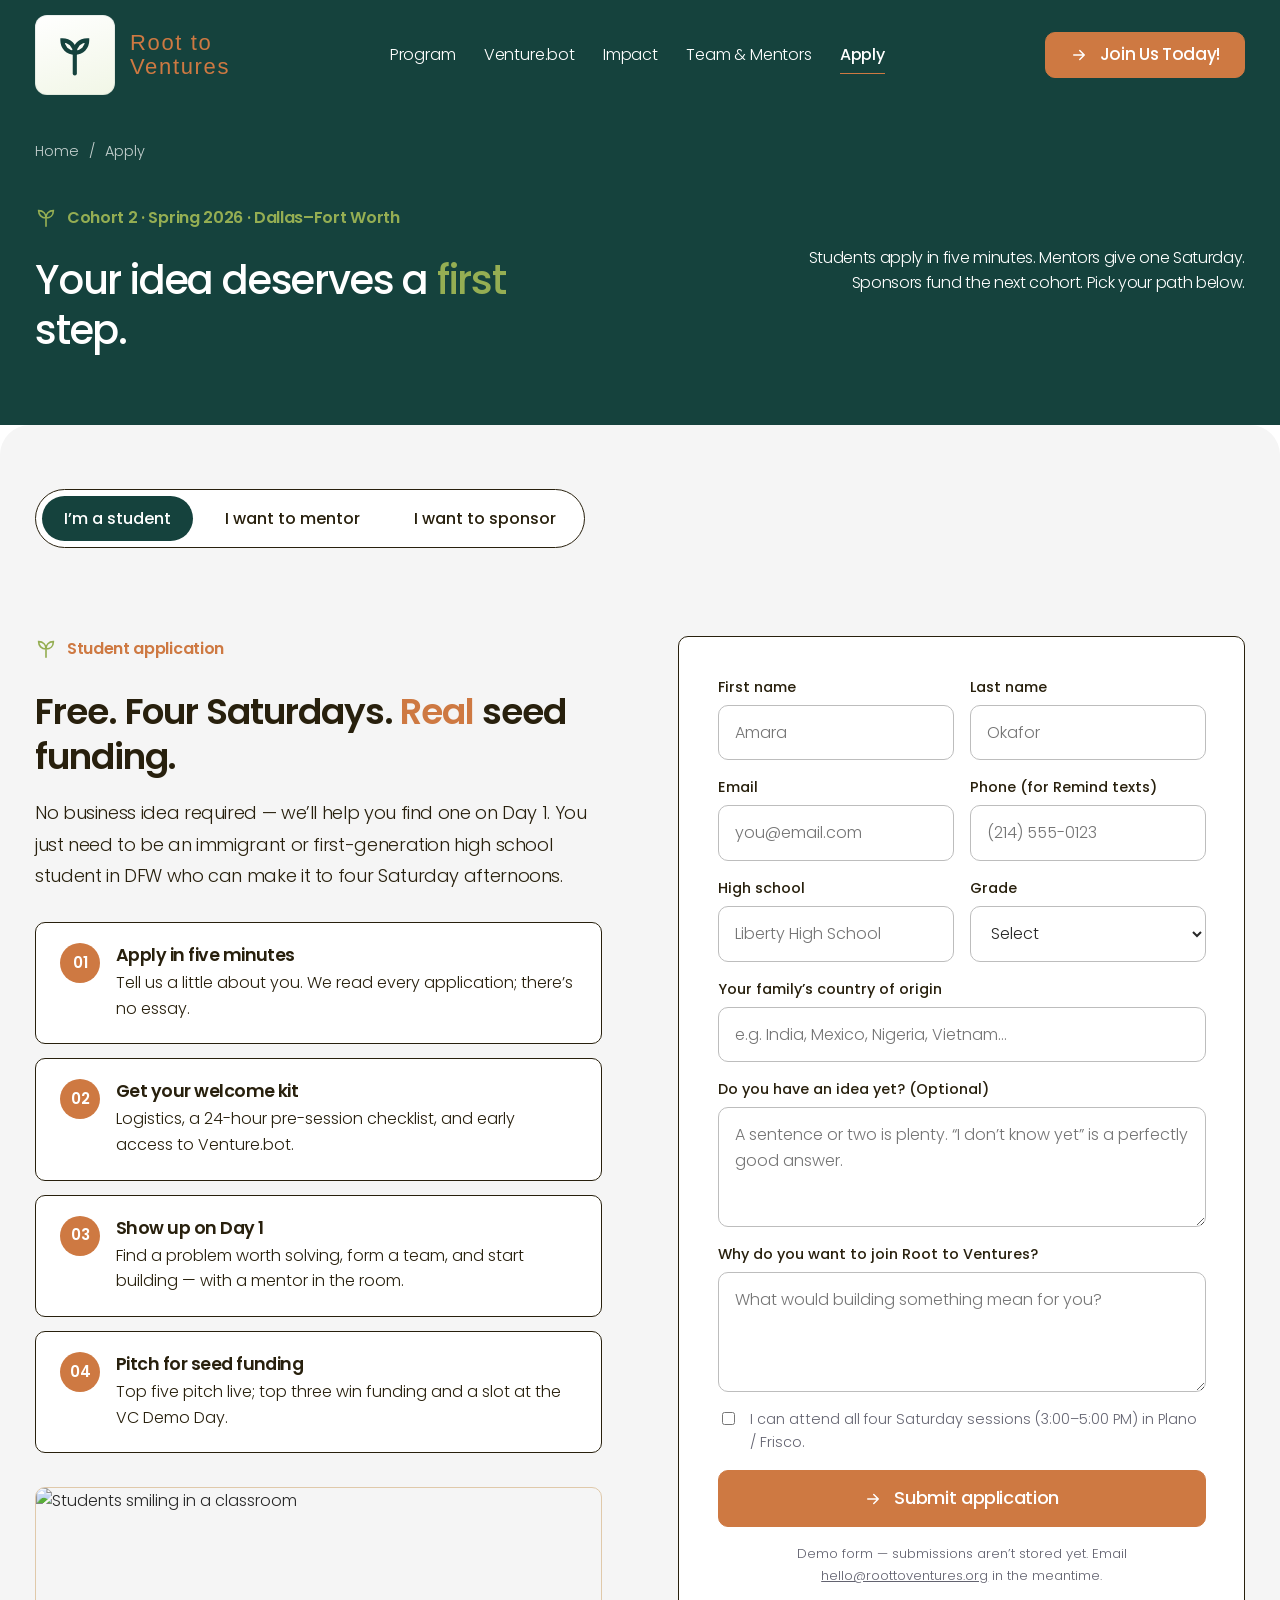
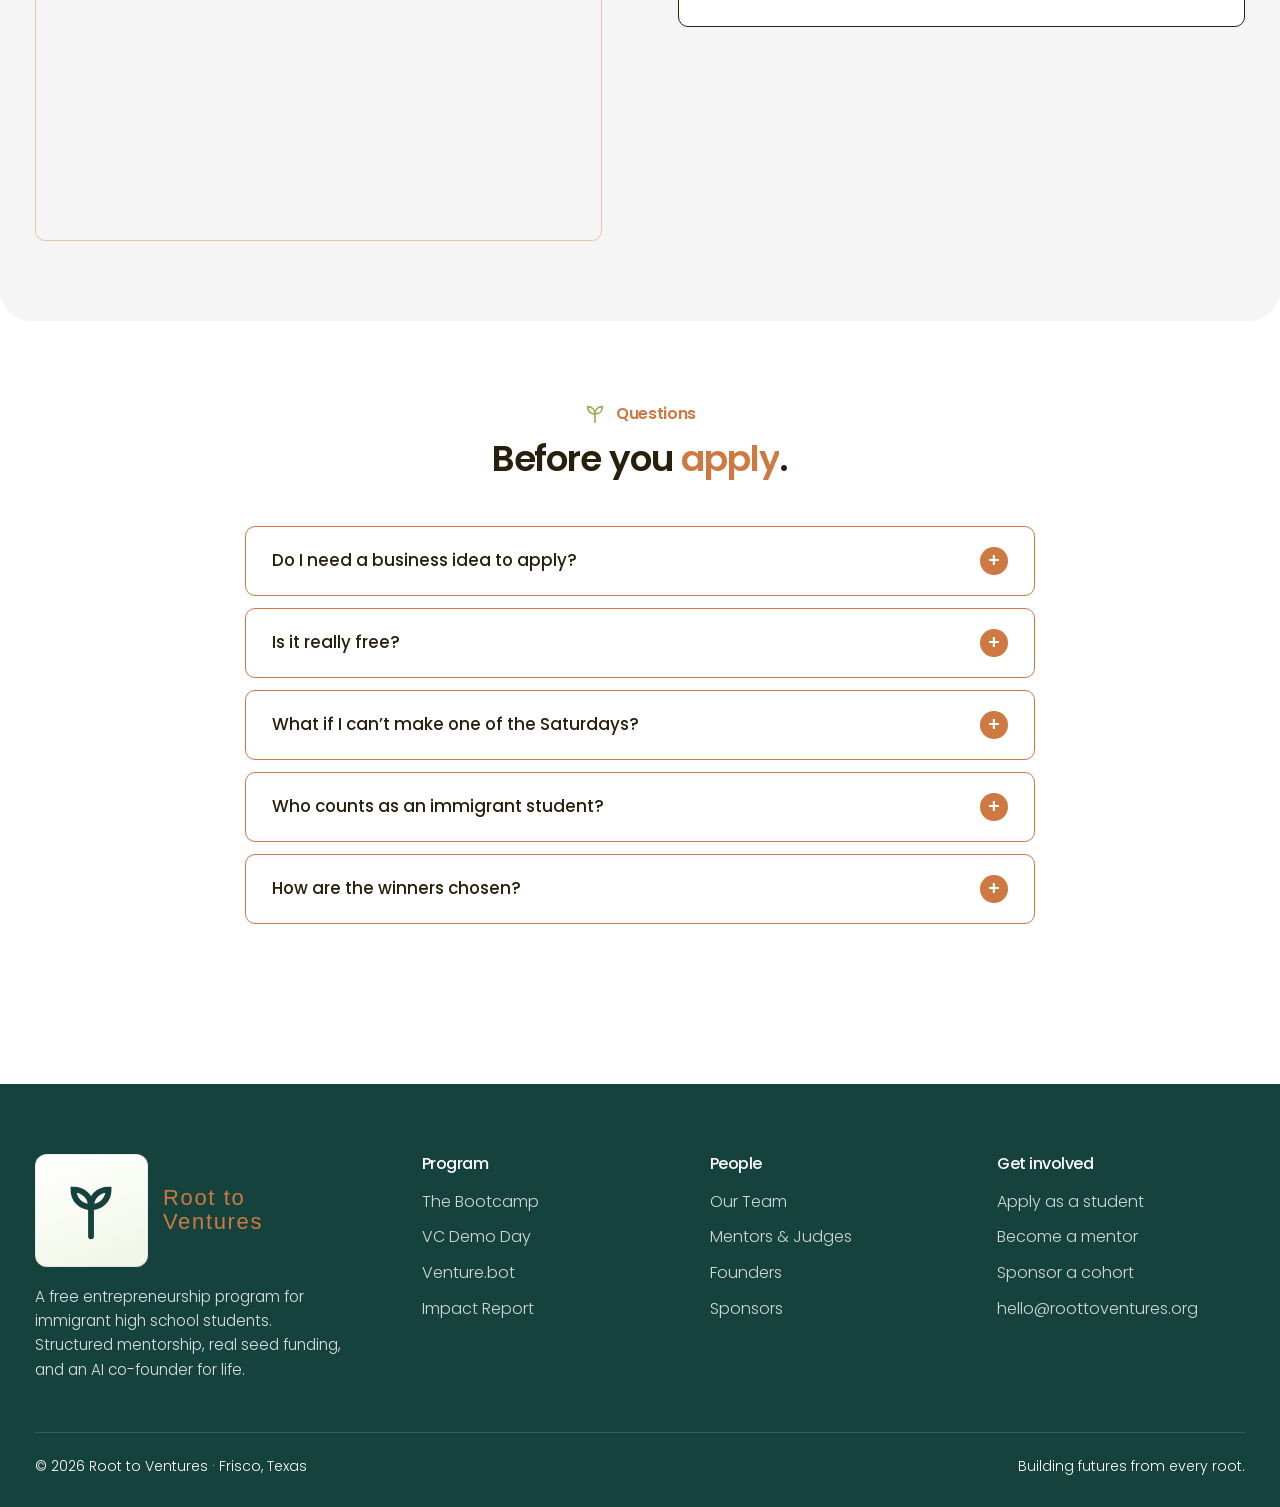
==== apply.html @ 73b318ce "Remove unused cursor-glow element and its animation loop" ====
<!DOCTYPE html>
<html lang="en">
<head>
<meta charset="UTF-8">
<meta name="viewport" content="width=device-width, initial-scale=1.0">
<title>Apply — Students, mentors and sponsors | Root to Ventures</title>
<meta name="description" content="Apply to the next Root to Ventures cohort, volunteer as a mentor, or sponsor a cohort.">
<meta property="og:title" content="Apply — Students, mentors and sponsors | Root to Ventures">
<meta property="og:description" content="Apply to the next Root to Ventures cohort, volunteer as a mentor, or sponsor a cohort.">
<meta property="og:type" content="website">
<link rel="icon" href="data:image/svg+xml,%3Csvg xmlns='http://www.w3.org/2000/svg' viewBox='0 0 64 64'%3E%3Crect width='64' height='64' rx='16' fill='%2315423d'/%3E%3Cpath d='M32 50V30M32 30c-8 0-14-6-14-14 8 0 14 6 14 14zm0 0c8 0 14-6 14-14-8 0-14 6-14 14z' stroke='%2395ae53' stroke-width='4' fill='none' stroke-linecap='round'/%3E%3C/svg%3E">
<link rel="preconnect" href="https://fonts.googleapis.com">
<link rel="preconnect" href="https://fonts.gstatic.com" crossorigin>
<link href="https://fonts.googleapis.com/css2?family=Poppins:ital,wght@0,300;0,400;0,500;0,600;0,700;1,400;1,500&display=swap" rel="stylesheet">
<link rel="stylesheet" href="assets/css/styles.css">
</head>
<body>
<div class="scroll-progress"></div>

<header class="nav">
  <div class="container nav-inner">
    <a class="brand" href="index.html" aria-label="Root to Ventures home">
      <span class="brand-mark"><svg viewBox="0 0 24 24" fill="none" stroke="currentColor" stroke-width="2" stroke-linecap="round"><path d="M12 21V11"/><path d="M12 11C8.5 11 6 8.5 6 5c3.5 0 6 2.5 6 6z"/><path d="M12 11c3.5 0 6-2.5 6-6-3.5 0-6 2.5-6 6z"/></svg></span>
      <span>Root to<br>Ventures</span>
    </a>
    <nav class="nav-links" aria-label="Primary">
      <a href="program.html">Program</a>
      <a href="venture-bot.html">Venture.bot</a>
      <a href="impact.html">Impact</a>
      <a href="team.html">Team &amp; Mentors</a>
      <a href="apply.html">Apply</a>
    </nav>
    <div class="nav-cta">
      <a class="btn btn-ghost" href="venture-bot.html">Try Venture.bot</a>
      <a class="btn btn-primary" href="apply.html">Join Us Today! <svg viewBox="0 0 24 24" fill="none" stroke="currentColor" stroke-width="2" stroke-linecap="round" stroke-linejoin="round"><path d="M5 12h14M13 6l6 6-6 6"/></svg></a>
      <button class="nav-toggle" aria-label="Menu" aria-expanded="false"><span></span><span></span><span></span></button>
    </div>
  </div>
</header>
<main>
<section class="page-hero">
  <div class="glow"></div><div class="glow amber"></div>
  <div class="container">
    <div class="breadcrumb reveal"><a href="index.html">Home</a><span>/</span><span>Apply</span></div>
    <span class="eyebrow reveal" style="margin-top:28px">Cohort 2 · Spring 2026 · Dallas–Fort Worth</span>
    <h1 class="display h-xl reveal-words">Your idea deserves a <em>first</em> step.</h1>
    <p class="lead reveal" data-delay="2">Students apply in five minutes. Mentors give one Saturday. Sponsors fund the next cohort. Pick your path below.</p>
  </div>
</section>

<section class="section light" id="forms" style="padding-top:clamp(40px,5vw,70px)">
  <div class="container">
    <div class="tabs reveal" data-tabs="apply" role="tablist">
      <button class="tab active" data-tab="student" role="tab">I’m a student</button>
      <button class="tab" data-tab="mentor" role="tab">I want to mentor</button>
      <button class="tab" data-tab="partner" role="tab">I want to sponsor</button>
    </div>
    <div style="height:48px"></div>

    <!-- STUDENT -->
    <div class="tab-panel active" data-tab-panel="apply" data-panel="student">
      <div class="grid g2" style="gap:clamp(40px,6vw,90px);align-items:start">
        <div>
          <span class="eyebrow reveal">Student application</span>
          <h2 class="display h-lg reveal-words" style="margin-top:18px">Free. Four Saturdays. <em>Real</em> seed funding.</h2>
          <p class="lead reveal" data-delay="1" style="margin-top:18px">No business idea required — we’ll help you find one on Day 1. You just need to be an immigrant or first-generation high school student in DFW who can make it to four Saturday afternoons.</p>
          <ol class="steps reveal" data-delay="2" style="margin-top:30px">
            <li><div><h4>Apply in five minutes</h4><p>Tell us a little about you. We read every application; there’s no essay.</p></div></li>
            <li><div><h4>Get your welcome kit</h4><p>Logistics, a 24-hour pre-session checklist, and early access to Venture.bot.</p></div></li>
            <li><div><h4>Show up on Day 1</h4><p>Find a problem worth solving, form a team, and start building — with a mentor in the room.</p></div></li>
            <li><div><h4>Pitch for seed funding</h4><p>Top five pitch live; top three win funding and a slot at the VC Demo Day.</p></div></li>
          </ol>
          <div class="img-frame reveal" data-delay="3" style="margin-top:34px;aspect-ratio:16/10">
            <img src="https://images.unsplash.com/photo-1427504494785-3a9ca7044f45?w=1400&q=80&auto=format&fit=crop" alt="Students smiling in a classroom" loading="lazy">
          </div>
        </div>
        <div class="card reveal" data-delay="1" style="padding:clamp(26px,3vw,40px)">
          <form class="form" data-demo-form="#ok-student" novalidate>
            <div class="row">
              <div class="field"><label for="s-first">First name</label><input id="s-first" type="text" placeholder="Amara" required></div>
              <div class="field"><label for="s-last">Last name</label><input id="s-last" type="text" placeholder="Okafor" required></div>
            </div>
            <div class="row">
              <div class="field"><label for="s-email">Email</label><input id="s-email" type="email" placeholder="you@email.com" required></div>
              <div class="field"><label for="s-phone">Phone (for Remind texts)</label><input id="s-phone" type="tel" placeholder="(214) 555-0123"></div>
            </div>
            <div class="row">
              <div class="field"><label for="s-school">High school</label><input id="s-school" type="text" placeholder="Liberty High School" required></div>
              <div class="field"><label for="s-grade">Grade</label><select id="s-grade" required><option value="">Select</option><option>9th</option><option>10th</option><option>11th</option><option>12th</option></select></div>
            </div>
            <div class="field"><label for="s-origin">Your family’s country of origin</label><input id="s-origin" type="text" placeholder="e.g. India, Mexico, Nigeria, Vietnam…"></div>
            <div class="field"><label for="s-idea">Do you have an idea yet? (Optional)</label><textarea id="s-idea" placeholder="A sentence or two is plenty. “I don’t know yet” is a perfectly good answer."></textarea></div>
            <div class="field"><label for="s-why">Why do you want to join Root to Ventures?</label><textarea id="s-why" placeholder="What would building something mean for you?"></textarea></div>
            <label style="display:flex;gap:12px;align-items:flex-start;font-size:0.9rem;color:var(--ink-2)"><input type="checkbox" required style="margin-top:4px"> I can attend all four Saturday sessions (3:00–5:00 PM) in Plano / Frisco.</label>
            <button class="btn btn-primary btn-lg" type="submit" style="justify-content:center">Submit application <svg viewBox="0 0 24 24" fill="none" stroke="currentColor" stroke-width="2" stroke-linecap="round" stroke-linejoin="round"><path d="M5 12h14M13 6l6 6-6 6"/></svg></button>
            <p style="font-size:0.82rem;color:var(--ink-2);text-align:center">Demo form — submissions aren’t stored yet. Email <a href="mailto:hello@roottoventures.org" style="text-decoration:underline">hello@roottoventures.org</a> in the meantime.</p>
          </form>
          <div class="form-success" id="ok-student">
            <span class="eyebrow">Application received</span>
            <h3 class="display h-md" style="margin:14px 0 10px">Welcome to the <em>root</em> of something.</h3>
            <p style="color:var(--ink-2)">We’ll be in touch within a week with next steps and your Venture.bot early access.</p>
          </div>
        </div>
      </div>
    </div>

    <!-- MENTOR -->
    <div class="tab-panel" data-tab-panel="apply" data-panel="mentor" id="mentor">
      <div class="grid g2" style="gap:clamp(40px,6vw,90px);align-items:start">
        <div>
          <span class="eyebrow reveal">Mentor a Saturday</span>
          <h2 class="display h-lg reveal-words" style="margin-top:18px">Teach the thing <em>nobody</em> taught you.</h2>
          <p class="lead reveal" data-delay="1" style="margin-top:18px">Our mentors are immigrant and first-generation professionals — bankers, investors, operators, founders. You give one Saturday afternoon: a 20-minute story and framework, then an hour alongside teams as they build.</p>
          <ul class="check-list reveal" data-delay="2" style="margin-top:30px">
            <li><span><b>Your framework becomes the curriculum.</b> Venture.bot is updated that night with what you taught.</span></li>
            <li><span><b>One afternoon, 3:00–5:00 PM.</b> Judges return for the Day 4 pitch competition if they’d like.</span></li>
            <li><span><b>We handle logistics.</b> Venue, slides support, student questions, and a thank-you gift basket.</span></li>
            <li><span><b>Real outcome.</b> Cohort 1 mentors produced +52% knowledge and +111% interest growth.</span></li>
          </ul>
          <div class="img-frame reveal" data-delay="3" style="margin-top:34px;aspect-ratio:16/10">
            <img src="https://images.unsplash.com/photo-1573164713988-8665fc963095?w=1400&q=80&auto=format&fit=crop" alt="Mentor speaking with students" loading="lazy">
          </div>
        </div>
        <div class="card reveal" data-delay="1" style="padding:clamp(26px,3vw,40px)">
          <form class="form" data-demo-form="#ok-mentor" novalidate>
            <div class="row">
              <div class="field"><label for="m-name">Full name</label><input id="m-name" type="text" placeholder="Priya Raman" required></div>
              <div class="field"><label for="m-email">Email</label><input id="m-email" type="email" placeholder="you@company.com" required></div>
            </div>
            <div class="row">
              <div class="field"><label for="m-org">Company / organization</label><input id="m-org" type="text" placeholder="Where you work"></div>
              <div class="field"><label for="m-role">Role</label><input id="m-role" type="text" placeholder="Founder, Banker, Investor…"></div>
            </div>
            <div class="field"><label for="m-topic">Which day fits your expertise?</label><select id="m-topic"><option>Day 1 · Problem &amp; Solution</option><option>Day 2 · Finance &amp; Marketing</option><option>Day 3 · Pitch Development</option><option>Day 4 · Pitch Competition (Judge)</option><option>VC Demo Day</option><option>Not sure — help me pick</option></select></div>
            <div class="field"><label for="m-story">Your immigrant / first-generation story, in a few lines</label><textarea id="m-story" placeholder="Where did you start, and what do you wish someone had told you?"></textarea></div>
            <button class="btn btn-primary btn-lg" type="submit" style="justify-content:center">I’m in — let’s talk <svg viewBox="0 0 24 24" fill="none" stroke="currentColor" stroke-width="2" stroke-linecap="round" stroke-linejoin="round"><path d="M5 12h14M13 6l6 6-6 6"/></svg></button>
            <p style="font-size:0.82rem;color:var(--ink-2);text-align:center">Demo form — submissions aren’t stored yet. Email <a href="mailto:hello@roottoventures.org" style="text-decoration:underline">hello@roottoventures.org</a> in the meantime.</p>
          </form>
          <div class="form-success" id="ok-mentor">
            <span class="eyebrow">Thank you</span>
            <h3 class="display h-md" style="margin:14px 0 10px">We’ll reach out <em>this</em> week.</h3>
            <p style="color:var(--ink-2)">Expect a short call to find the Saturday that fits your story best.</p>
          </div>
        </div>
      </div>
    </div>

    <!-- SPONSOR -->
    <div class="tab-panel" data-tab-panel="apply" data-panel="partner" id="partner">
      <div class="grid g2" style="gap:clamp(40px,6vw,90px);align-items:start">
        <div>
          <span class="eyebrow amber reveal">Sponsor a cohort</span>
          <h2 class="display h-lg reveal-words" style="margin-top:18px">$2,320 funded an <em>entire</em> cohort.</h2>
          <p class="lead reveal" data-delay="1" style="margin-top:18px">Every dollar is tracked and reported. Gold sponsors attend the bootcamp and appear on the front of the program shirt; every tier gets a logo in materials and a social media feature.</p>
          <div class="grid g3 reveal" data-delay="2" style="margin-top:30px;gap:14px">
            <div class="card" style="padding:20px;border-color:rgba(242,182,74,0.4)"><span class="eyebrow amber">Gold</span><div class="display" style="font-size:1.8rem;margin-top:8px">$350+</div><p style="font-size:0.85rem;margin-top:6px">Attend the bootcamp · Shirt front · Logo · Social</p></div>
            <div class="card" style="padding:20px"><span class="eyebrow">Silver</span><div class="display" style="font-size:1.8rem;margin-top:8px">$150–250</div><p style="font-size:0.85rem;margin-top:6px">Large shirt mention · Logo · Social</p></div>
            <div class="card" style="padding:20px"><span class="eyebrow">Bronze</span><div class="display" style="font-size:1.8rem;margin-top:8px">$55–100</div><p style="font-size:0.85rem;margin-top:6px">Small shirt mention · Logo · Social</p></div>
          </div>
          <ul class="check-list reveal" data-delay="3" style="margin-top:30px">
            <li><span>Seed funding prizes are the single largest line item — your sponsorship goes directly to student founders.</span></li>
            <li><span>Venue, mentor gifts, snacks and Venture.bot token costs make up the rest. The full budget is on the <a href="impact.html#budget" style="text-decoration:underline">Impact page</a>.</span></li>
            <li><span>In-kind sponsorships (food, printing, space) are welcome too.</span></li>
          </ul>
        </div>
        <div class="card reveal" data-delay="1" style="padding:clamp(26px,3vw,40px)">
          <form class="form" data-demo-form="#ok-partner" novalidate>
            <div class="row">
              <div class="field"><label for="p-name">Contact name</label><input id="p-name" type="text" placeholder="Jordan Lee" required></div>
              <div class="field"><label for="p-email">Email</label><input id="p-email" type="email" placeholder="you@business.com" required></div>
            </div>
            <div class="row">
              <div class="field"><label for="p-biz">Business / organization</label><input id="p-biz" type="text" placeholder="Business name" required></div>
              <div class="field"><label for="p-tier">Sponsorship tier</label><select id="p-tier"><option>Gold · $350+</option><option>Silver · $150–$250</option><option>Bronze · $55–$100</option><option>In-kind (food, printing, venue)</option><option>Let’s discuss</option></select></div>
            </div>
            <div class="field"><label for="p-msg">Anything we should know?</label><textarea id="p-msg" placeholder="How you’d like to be involved, questions about recognition, timing…"></textarea></div>
            <button class="btn btn-amber btn-lg" type="submit" style="justify-content:center">Start the conversation <svg viewBox="0 0 24 24" fill="none" stroke="currentColor" stroke-width="2" stroke-linecap="round" stroke-linejoin="round"><path d="M5 12h14M13 6l6 6-6 6"/></svg></button>
            <p style="font-size:0.82rem;color:var(--ink-2);text-align:center">Demo form — submissions aren’t stored yet. Email <a href="mailto:hello@roottoventures.org" style="text-decoration:underline">hello@roottoventures.org</a> in the meantime.</p>
          </form>
          <div class="form-success" id="ok-partner">
            <span class="eyebrow">Thank you</span>
            <h3 class="display h-md" style="margin:14px 0 10px">You just funded a <em>first</em> step.</h3>
            <p style="color:var(--ink-2)">We’ll send a sponsorship packet and the Cohort 1 impact report within two business days.</p>
          </div>
        </div>
      </div>
    </div>
  </div>
</section>

<!-- FAQ -->
<section class="section" id="faq">
  <div class="container" style="max-width:860px">
    <div class="section-head" style="text-align:center">
      <span class="eyebrow reveal">Questions</span>
      <h2 class="display h-lg reveal-words">Before you <em>apply</em>.</h2>
    </div>
    <div class="acc reveal">
      <div class="acc-item"><button class="acc-btn" aria-expanded="false">Do I need a business idea to apply?<span class="plus">+</span></button><div class="acc-panel"><div class="acc-panel-inner">No. Day 1 is built around finding a problem worth solving — “Problem Roulette,” the Problem → Solution → Value framework and team formation. Most Cohort 1 students arrived without an idea.</div></div></div>
      <div class="acc-item"><button class="acc-btn" aria-expanded="false">Is it really free?<span class="plus">+</span></button><div class="acc-panel"><div class="acc-panel-inner">Yes. Venue, materials, mentors, snacks and lifetime Venture.bot access are all covered by sponsors and community donations. Cohort 1 raised $2,320 and spent $2,160.74 — and $1,175 of it went back to students as seed funding.</div></div></div>
      <div class="acc-item"><button class="acc-btn" aria-expanded="false">What if I can’t make one of the Saturdays?<span class="plus">+</span></button><div class="acc-panel"><div class="acc-panel-inner">Each day builds on the last, so we ask you to commit to all four. If something comes up, every day’s frameworks are in Venture.bot the same evening, so your team can catch you up.</div></div></div>
      <div class="acc-item"><button class="acc-btn" aria-expanded="false">Who counts as an immigrant student?<span class="plus">+</span></button><div class="acc-panel"><div class="acc-panel-inner">You or your parents were born outside the United States. First-generation students are exactly who this program was built for — and every mentor shares that background.</div></div></div>
      <div class="acc-item"><button class="acc-btn" aria-expanded="false">How are the winners chosen?<span class="plus">+</span></button><div class="acc-panel"><div class="acc-panel-inner">Teams submit full pitch decks after Day 3. Mentors and our team select the top five, who pitch live on Day 4 to a panel of three judges. The top three receive seed funding and a guaranteed slot at the VC Demo Day with Sierra Ventures.</div></div></div>
    </div>
  </div>
</section>
</main>
<footer class="footer">
  <div class="container">
    <p class="big">Root to Ventures</p>
    <div class="footer-grid">
      <div>
        <a class="brand" href="index.html"><span class="brand-mark"><svg viewBox="0 0 24 24" fill="none" stroke="currentColor" stroke-width="2" stroke-linecap="round"><path d="M12 21V11"/><path d="M12 11C8.5 11 6 8.5 6 5c3.5 0 6 2.5 6 6z"/><path d="M12 11c3.5 0 6-2.5 6-6-3.5 0-6 2.5-6 6z"/></svg></span><span>Root to<br>Ventures</span></a>
        <p style="color:var(--muted);margin-top:18px;max-width:34ch;font-size:0.95rem">A free entrepreneurship program for immigrant high school students. Structured mentorship, real seed funding, and an AI co-founder for life.</p>
      </div>
      <div>
        <h4>Program</h4>
        <ul>
          <li><a href="program.html">The Bootcamp</a></li>
          <li><a href="program.html#demo-day">VC Demo Day</a></li>
          <li><a href="venture-bot.html">Venture.bot</a></li>
          <li><a href="impact.html">Impact Report</a></li>
        </ul>
      </div>
      <div>
        <h4>People</h4>
        <ul>
          <li><a href="team.html">Our Team</a></li>
          <li><a href="team.html#mentors">Mentors &amp; Judges</a></li>
          <li><a href="impact.html#winners">Founders</a></li>
          <li><a href="apply.html#partner">Sponsors</a></li>
        </ul>
      </div>
      <div>
        <h4>Get involved</h4>
        <ul>
          <li><a href="apply.html">Apply as a student</a></li>
          <li><a href="apply.html#mentor">Become a mentor</a></li>
          <li><a href="apply.html#partner">Sponsor a cohort</a></li>
          <li><a href="mailto:hello@roottoventures.org">hello@roottoventures.org</a></li>
        </ul>
      </div>
    </div>
    <div class="footer-bottom">
      <span>© <span data-year></span> Root to Ventures · Frisco, Texas</span>
      <span>Building futures from every root.</span>
    </div>
  </div>
</footer>
<script src="assets/js/main.js"></script>
</body>
</html>
---- assets/css/styles.css ----
/* Root to Ventures — design system modelled on zenithspeechdebate.com
   Deep green #15423d surfaces, orange #ce7942 accents, lime #95ae53 highlights,
   Poppins type, white body, 10px bordered cards, 30px rounded section bands. */
:root {
  --green: #15423d;
  --green-2: #498e72;
  --green-3: #0f332f;
  --orange: #ce7942;
  --orange-2: #b8652f;
  --lime: #95ae53;
  --lime-bg: #f9feef;
  --tan: #e0c9aa;
  --ink: #28200d;
  --text: #282828;
  --muted: #636370;
  --grey: #f5f5f5;
  --grey-2: #f7f7f7;
  --line: #28200d;
  --white: #fff;
  --font-display: "Poppins", system-ui, sans-serif;
  --font-body: "Poppins", system-ui, sans-serif;
  --container: 1290px;
  --gutter: 35px;
  --r: 10px;
  --r-lg: 30px;
  --ease-out: cubic-bezier(.22,1,.36,1);
  --ease-in-out: cubic-bezier(.65,0,.35,1);
  /* legacy aliases used by inline styles in markup */
  --cream: #fff; --cream-2: #f5f5f5; --sand: #e0c9aa; --amber: #ce7942; --amber-deep: #b8652f;
  --forest-900: #15423d; --forest-800: #15423d; --forest-700: #1a4f49; --moss: #498e72; --lime-dim: #95ae53; --ink-2: #636370;
}
*, *::before, *::after { box-sizing: border-box; }
html { scroll-behavior: smooth; -webkit-text-size-adjust: 100%; }
body {
  margin: 0; background: var(--white); color: var(--text);
  font-family: var(--font-body); font-weight: 300; font-size: 16px; line-height: 1.6;
  -webkit-font-smoothing: antialiased; -moz-osx-font-smoothing: grayscale; overflow-x: hidden;
}
img { max-width: 100%; display: block; }
a { color: inherit; text-decoration: none; }
button { font: inherit; color: inherit; background: none; border: 0; cursor: pointer; }
h1, h2, h3, h4 { margin: 0; color: var(--ink); font-weight: 600; letter-spacing: -.03em; line-height: 1.2; }
p { margin: 0; }
strong { font-weight: 600; }
::selection { background: var(--lime); color: var(--white); }

/* ---------- type ---------- */
.display { font-family: var(--font-display); font-weight: 600; letter-spacing: -.03em; color: var(--ink); }
.display em, .serif-em { font-style: normal; color: var(--orange); font-weight: 600; }
.h-xl { font-size: clamp(1.75rem, 3vw, 2.5rem); line-height: 1.25; }
.h-lg { font-size: clamp(1.75rem, 2.8vw, 2.5rem); line-height: 1.25; }
.h-md { font-size: clamp(1.35rem, 2vw, 1.625rem); line-height: 1.3; }
.h-sm { font-size: 1.25rem; }
.lead { font-size: 1.125rem; line-height: 1.75; font-weight: 300; color: var(--ink); letter-spacing: -.02em; max-width: 62ch; }
.lead strong { font-weight: 600; }
.eyebrow {
  display: inline-flex; align-items: center; gap: 10px; color: var(--orange);
  font-size: 1rem; font-weight: 600; letter-spacing: -.02em; margin-bottom: 10px;
}
.eyebrow::before {
  content: ""; width: 22px; height: 22px; flex: none;
  background: url("data:image/svg+xml,%3Csvg xmlns='http://www.w3.org/2000/svg' viewBox='0 0 24 24' fill='none' stroke='%2395ae53' stroke-width='1.8' stroke-linecap='round'%3E%3Cpath d='M12 21v-9M12 12c-5 0-8-3.5-8-8 5 0 8 3.5 8 8zM12 12c5 0 8-3.5 8-8-5 0-8 3.5-8 8z'/%3E%3C/svg%3E") no-repeat center / contain;
}
.eyebrow.amber { color: var(--green-2); }
.mono { font-family: var(--font-body); font-weight: 500; font-variant-numeric: tabular-nums; }

/* ---------- layout ---------- */
.container { width: 100%; max-width: var(--container); margin: 0 auto; padding: 0 var(--gutter); }
.section { padding: 80px 0; position: relative; }
.section + .section { padding-top: 0; }
.section-head { margin-bottom: 44px; max-width: 900px; }
.section-head.split { display: flex; justify-content: space-between; align-items: flex-end; gap: 40px; max-width: none; flex-wrap: wrap; }
.grid { display: grid; gap: 30px; }
.grid > * { min-width: 0; }
.g2 { grid-template-columns: repeat(2, minmax(0, 1fr)); }
.g3 { grid-template-columns: repeat(3, minmax(0, 1fr)); }
.g4 { grid-template-columns: repeat(4, minmax(0, 1fr)); }
@media (max-width: 1000px) { .g3, .g4 { grid-template-columns: repeat(2, minmax(0, 1fr)); } }
@media (max-width: 640px) { .g2, .g3, .g4 { grid-template-columns: minmax(0, 1fr); } }

/* grey rounded band (Zenith .why-zenith) */
.light {
  background: var(--grey); border-radius: var(--r-lg); max-width: 1600px; margin: 0 auto;
  padding: 80px 0; width: calc(100% - 0px);
}
.section.light + .section { padding-top: 80px; }
.section + .section.light { margin-top: 0; }
.light .lead { color: var(--ink); }

/* ---------- buttons ---------- */
.btn {
  display: inline-flex; align-items: center; justify-content: center; gap: 12px;
  font-family: var(--font-body); font-size: 1.125rem; font-weight: 500; letter-spacing: -.02em;
  color: var(--white); background: var(--orange); border: 1px solid var(--orange);
  min-height: 55px; padding: 13px 35px; border-radius: var(--r); text-decoration: none;
  transition: background .3s, border-color .3s, color .3s, transform .3s; white-space: nowrap;
}
.btn svg { width: 18px; height: 18px; order: -1; transition: transform .3s; }
.btn:hover svg { transform: translateX(-2px); }
.btn-primary { background: var(--orange); border-color: var(--orange); color: var(--white); }
.btn-primary:hover, .btn:hover { background: var(--white); border-color: var(--green); color: var(--green); }
.btn-ghost { background: var(--white); border-color: var(--green); color: var(--green); }
.btn-ghost:hover { background: var(--green); border-color: var(--green); color: var(--white); }
.btn-dark { background: var(--green); border-color: var(--green); color: var(--white); }
.btn-dark:hover { background: var(--white); color: var(--green); }
.btn-amber { background: var(--green-2); border-color: var(--green-2); color: var(--white); }
.btn-amber:hover { background: var(--white); border-color: var(--green); color: var(--green); }
.btn-lg { min-height: 55px; }
.btn-group { display: flex; gap: 16px; flex-wrap: wrap; align-items: center; }
.light .btn-ghost { background: var(--white); }

/* ---------- header ---------- */
.nav { position: sticky; top: 0; z-index: 50; background: var(--green); padding: 15px 0; transition: padding .3s; }
.nav.scrolled { padding: 10px 0; box-shadow: 0 6px 24px rgba(0,0,0,.18); }
.nav-inner { display: flex; align-items: center; justify-content: space-between; gap: 30px; }
.brand { display: flex; align-items: center; gap: 15px; color: var(--orange); font-family: "Helvetica", Arial, sans-serif; font-size: 1.375rem; line-height: 1.1; letter-spacing: .075em; font-weight: 400; max-width: 300px; }
.brand-mark {
  width: 80px; height: 80px; flex: none; border-radius: 12px; background: var(--white);
  display: grid; place-items: center; color: var(--green); transition: width .3s, height .3s;
  background-image: linear-gradient(160deg, #fff 0%, #f1f6e6 100%);
  box-shadow: inset 0 0 0 1px rgba(21,66,61,.08);
}
.nav.scrolled .brand-mark { width: 56px; height: 56px; }
.brand-mark svg { width: 62%; height: 62%; stroke: var(--green); }
.brand em { font-style: normal; color: var(--lime); }
.nav-links { display: flex; align-items: center; gap: 28px; }
.nav-links a { color: var(--white); font-size: 1rem; font-weight: 300; letter-spacing: -.01em; position: relative; padding: 4px 0; transition: color .3s; }
.nav-links a::after { content: ""; position: absolute; left: 0; right: 0; bottom: -2px; height: 1px; background: var(--orange); transform: scaleX(0); transform-origin: left; transition: transform .3s; }
.nav-links a:hover::after, .nav-links a.active::after { transform: scaleX(1); }
.nav-links a.active { font-weight: 500; }
.nav-cta { display: flex; align-items: center; gap: 14px; }
.nav .btn { min-height: 46px; padding: 8px 24px; font-size: 1.0625rem; }
.nav .btn-ghost { display: none; }
.nav-toggle { display: none; width: 44px; height: 44px; flex-direction: column; justify-content: center; align-items: center; gap: 6px; }
.nav-toggle span { display: block; width: 28px; height: 3px; background: var(--white); border-radius: 2px; transition: transform .3s, opacity .3s; }
.nav.open .nav-toggle span:nth-child(1) { transform: translateY(9px) rotate(45deg); }
.nav.open .nav-toggle span:nth-child(2) { opacity: 0; }
.nav.open .nav-toggle span:nth-child(3) { transform: translateY(-9px) rotate(-45deg); }
@media (max-width: 1100px) {
  .nav-links { gap: 18px; }
  .nav-links a { font-size: .95rem; }
}
@media (max-width: 960px) {
  .nav { padding: 18px 0; }
  .brand { font-size: 0; gap: 0; }
  .brand-mark, .nav.scrolled .brand-mark { width: 50px; height: 50px; }
  .nav-links {
    position: absolute; left: 0; right: 0; top: 100%; background: var(--green);
    flex-direction: column; align-items: flex-start; gap: 0; padding: 10px 35px 30px;
    display: none; border-top: 1px solid rgba(255,255,255,.12); box-shadow: 0 20px 40px rgba(0,0,0,.25);
  }
  .nav-links a { font-size: 1.25rem; padding: 14px 0; width: 100%; border-bottom: 1px solid rgba(255,255,255,.1); }
  .nav-links a::after { display: none; }
  .nav.open .nav-links { display: flex; }
  .nav-toggle { display: flex; }
  .nav .btn { font-size: 1.125rem; padding: 8px 22px; min-height: 48px; border-radius: 10px; }
  .nav .btn svg { display: none; }
}

/* ---------- home hero (Zenith banner-home) ---------- */
.hero { background: var(--green); padding: 30px 0 70px; position: relative; overflow: hidden; color: var(--white); }
.hero-top { display: flex; justify-content: space-between; align-items: flex-end; gap: 40px; margin-bottom: 30px; }
.hero-left, .hero-right { width: 100%; max-width: 470px; }
.hero h1 { color: var(--white); font-size: 2.5rem; line-height: 3.125rem; font-weight: 500; letter-spacing: -.03em; position: relative; }
.hero h1 em, .hero h1 strong { color: var(--lime); font-weight: 500; font-style: normal; }
.hero h1::after {
  content: ""; position: absolute; top: -37px; right: 20px; width: 71px; height: 42px;
  background: url("data:image/svg+xml,%3Csvg xmlns='http://www.w3.org/2000/svg' viewBox='0 0 71 42' fill='none' stroke='%2395ae53' stroke-width='2' stroke-linecap='round'%3E%3Cpath d='M36 41c0-12 6-22 14-28'/%3E%3Cpath d='M44 20c6-8 14-11 25-9-5 9-14 13-25 9z'/%3E%3Cpath d='M38 26c-4-9-12-13-24-13 4 10 13 14 24 13z'/%3E%3Cpath d='M6 10c2 5 6 7 11 8'/%3E%3Cpath d='M60 3c-2 4-4 6-8 8'/%3E%3C/svg%3E") no-repeat center / contain;
}
.hero .lead { color: var(--white); font-size: 1rem; line-height: 1.5625rem; font-weight: 300; letter-spacing: -.03em; text-align: right; margin: 0 0 30px auto; max-width: none; }
.hero .lead strong { color: var(--white); font-weight: 600; }
.hero .btn-group { justify-content: flex-end; }
.hero .btn-ghost { background: transparent; border-color: rgba(255,255,255,.6); color: var(--white); }
.hero .btn-ghost:hover { background: var(--white); color: var(--green); border-color: var(--white); }
.pill { display: none; }
.hero-aside { display: none; }
.hero-glass { display: none; }

/* carousel (tiny-slider look-alike): slides 100% of container + 30px gutter, next slide peeks on the right */
.carousel { position: relative; }
.carousel-viewport { overflow: visible; }
.carousel-track { display: flex; gap: 30px; will-change: transform; transition: transform .7s var(--ease-in-out); }
.carousel-track.no-anim { transition: none; }
.hero-slide {
  flex: 0 0 100%; width: 100%; height: 500px; max-height: 500px; border-radius: 30px; overflow: hidden;
  border: 1px solid var(--tan); background: #0f332f center / cover no-repeat; position: relative;
}
.hero-slide img { width: 100%; height: 100%; object-fit: cover; }
.hero-dots { display: flex; justify-content: center; align-items: center; gap: 10px; height: 14px; margin-top: -40px; position: relative; z-index: 3; }
.hero-dots button { width: 6px; height: 6px; border-radius: 50%; background: #dbdbdb; opacity: .6; padding: 0; transition: .3s; }
.hero-dots button.active { width: 12px; height: 12px; background: var(--white); opacity: 1; }
.hero-caption { display: none; }
@media (max-width: 960px) {
  .hero { padding: 41px 0 50px; border-radius: 0 0 10px 10px; }
  .hero-top { flex-direction: column; align-items: flex-start; gap: 40px; margin-bottom: 50px; }
  .hero-left, .hero-right { max-width: 100%; }
  .hero h1 { font-size: 1.75rem; line-height: 2.5rem; }
  .hero h1::after { top: -27px; right: 7px; width: 54px; height: 32px; }
  .hero .lead { text-align: left; margin-left: 0; }
  .hero .btn-group { justify-content: flex-start; }
  .hero .btn-group .btn { width: 100%; white-space: normal; }
  .hero-slide { height: auto; aspect-ratio: 4 / 3; max-height: 340px; border-radius: 10px; }
  .carousel-track { gap: 15px; }
  .hero-dots { margin-top: 18px; }
  .hero-dots button { background: rgba(255,255,255,.5); }
}

/* ---------- inner page hero ---------- */
.page-hero { background: var(--green); color: var(--white); padding: 30px 0 70px; position: relative; overflow: hidden; }
.page-hero .glow { display: none; }
.page-hero .container { display: grid; grid-template-columns: minmax(0, 1fr) minmax(0, 470px); column-gap: 60px; row-gap: 14px; align-items: end; }
.page-hero .breadcrumb, .page-hero .eyebrow { grid-column: 1 / -1; }
.page-hero .eyebrow { color: var(--lime); margin: 10px 0 0; }
.page-hero h1 { grid-column: 1; grid-row: span 2; color: var(--white); font-size: 2.5rem; line-height: 3.125rem; font-weight: 500; letter-spacing: -.03em; max-width: 560px; align-self: start; margin-top: 10px; }
.page-hero h1 em { color: var(--lime); font-weight: 500; }
.page-hero .lead { grid-column: 2; color: var(--white); font-size: 1rem; line-height: 1.5625rem; text-align: right; max-width: none; margin: 0; }
.page-hero .lead strong { color: var(--white); }
.page-hero .btn-group { grid-column: 2; justify-content: flex-end; margin-top: 8px !important; }
.page-hero .btn-ghost { background: transparent; border-color: rgba(255,255,255,.6); color: var(--white); }
.page-hero .btn-ghost:hover { background: var(--white); color: var(--green); border-color: var(--white); }
.breadcrumb { display: flex; gap: 10px; font-size: .9rem; color: rgba(255,255,255,.75); font-weight: 300; }
.breadcrumb a:hover { color: var(--white); text-decoration: underline; }
@media (max-width: 960px) {
  .page-hero { padding: 41px 0 50px; border-radius: 0 0 10px 10px; }
  .page-hero .container { grid-template-columns: 1fr; }
  .page-hero h1, .page-hero .lead, .page-hero .btn-group { grid-column: 1; }
  .page-hero h1 { grid-row: auto; font-size: 1.75rem; line-height: 2.5rem; }
  .page-hero .lead { text-align: left; }
  .page-hero .btn-group { justify-content: flex-start; }
}

/* ---------- marquee ---------- */
.marquee { overflow: hidden; padding: 24px 0; border-bottom: 1px solid var(--grey); -webkit-mask-image: linear-gradient(90deg, transparent, #000 10%, #000 90%, transparent); mask-image: linear-gradient(90deg, transparent, #000 10%, #000 90%, transparent); }
.marquee-track { display: flex; gap: 14px; width: max-content; animation: marquee 50s linear infinite; }
.marquee:hover .marquee-track { animation-play-state: paused; }
.marquee-item { display: inline-flex; align-items: center; gap: 10px; padding: 10px 20px; border: 1px solid var(--tan); border-radius: 30px; font-size: .95rem; font-weight: 400; color: var(--ink); white-space: nowrap; background: var(--white); }
.marquee-item i { width: 8px; height: 8px; border-radius: 50%; background: var(--orange); }
@keyframes marquee { to { transform: translateX(-50%); } }

/* ---------- stats ---------- */
.stats { display: grid; grid-template-columns: repeat(4, 1fr); gap: 20px; }
.stat { background: var(--white); border: 1px solid var(--line); border-radius: var(--r); padding: 28px 26px 26px; position: relative; display: flex; flex-direction: column; gap: 8px; transition: border-color .3s, transform .3s; }
.stat:hover { border-color: var(--orange); transform: translateY(-3px); }
.stat .num { font-size: 2.5rem; font-weight: 600; color: var(--orange); letter-spacing: -.04em; line-height: 1; }
.stat .num sup { font-size: 1.25rem; color: var(--lime); }
.stat .lbl { font-size: .95rem; color: var(--ink); line-height: 1.5; }
.stat .tag { display: inline-flex; width: max-content; padding: 3px 16px; border-radius: 30px; background: var(--lime); color: var(--white); font-size: .9rem; font-style: italic; font-weight: 500; margin-bottom: 8px; }
@media (max-width: 1000px) { .stats { grid-template-columns: repeat(2, 1fr); } }
@media (max-width: 520px) { .stats { grid-template-columns: 1fr; } }

/* ---------- cards ---------- */
.card { background: var(--white); border: 1px solid var(--line); border-radius: var(--r); padding: 30px; position: relative; transition: border-color .3s, transform .3s, box-shadow .3s; }
.card:hover { border-color: var(--orange); box-shadow: 0 14px 30px rgba(40,32,13,.08); transform: translateY(-3px); }
.card .idx { display: inline-flex; width: max-content; padding: 2px 14px; border-radius: 30px; background: var(--lime); color: var(--white); font-size: .9rem; font-style: italic; font-weight: 500; margin-bottom: 18px; }
.card h3 { font-size: 1.375rem; margin-bottom: 12px; color: var(--ink); }
.card p { color: var(--ink); font-size: 1rem; line-height: 1.7; }
.card .icon { width: 64px; height: 64px; border-radius: var(--r); border: 1px solid var(--line); background: var(--lime-bg); display: grid; place-items: center; margin-bottom: 22px; color: var(--orange); }
.card .icon svg { width: 30px; height: 30px; }
.card.glow { background: var(--lime-bg); border-color: var(--lime); }
.card.mod .tag { color: var(--orange); font-size: .85rem; font-weight: 600; text-transform: uppercase; letter-spacing: .06em; }
.card.mod .idx { background: var(--orange); }
.card.mod h3 { font-size: 1.15rem; }
.card.mod p { font-size: .95rem; }
.card-img { position: relative; border-radius: var(--r); overflow: hidden; border: 1px solid var(--tan); min-height: 320px; background: var(--green); color: var(--white); }
.card-img img { position: absolute; inset: 0; width: 100%; height: 100%; object-fit: cover; transition: transform .8s var(--ease-out); }
.card-img:hover img { transform: scale(1.04); }
.card-img .overlay { position: absolute; inset: 0; background: linear-gradient(to top, rgba(21,66,61,.98) 0%, rgba(21,66,61,.88) 40%, rgba(21,66,61,.35) 72%, rgba(21,66,61,.1) 100%); }
.card-img .content { position: absolute; left: 0; right: 0; bottom: 0; padding: 30px; }
.card-img h3 { color: var(--white); font-size: 1.375rem; margin-bottom: 10px; }
.card-img p { color: rgba(255,255,255,.92); }
.card-img .eyebrow { color: var(--lime); }
.card-img .content .hero-glass { display: block; margin-top: 16px; color: var(--white); }
.bento { display: grid; grid-template-columns: repeat(12, 1fr); gap: 30px; }
.bento .span-8 { grid-column: span 8; } .bento .span-6 { grid-column: span 6; } .bento .span-12 { grid-column: span 12; }
.bento .span-7 { grid-column: span 7; } .bento .span-5 { grid-column: span 5; } .bento .span-4 { grid-column: span 4; }
@media (max-width: 1000px) { .bento .span-7, .bento .span-5, .bento .span-4, .bento .span-8 { grid-column: span 6; } }
@media (max-width: 640px) { .bento > * { grid-column: span 12 !important; } }

/* ---------- timeline ---------- */
.timeline { position: relative; padding-left: 0; }
.timeline::before { content: ""; position: absolute; left: 14px; top: 10px; bottom: 10px; width: 1px; background: var(--tan); }
.tl-item { position: relative; display: grid; grid-template-columns: 30px minmax(0, 1fr); gap: 24px; }
.tl-item + .tl-item { margin-top: 40px; }
.tl-dot { width: 30px; height: 30px; border-radius: 50%; background: var(--orange); color: var(--white); border: 1px solid var(--orange); display: grid; place-items: center; position: relative; z-index: 1; font-size: .7rem; font-weight: 600; letter-spacing: 0; margin-top: 22px; }
.tl-dot.mono { background: var(--lime); border-color: var(--lime); }
.tl-body { background: var(--white); border: 1px solid var(--line); border-radius: var(--r); padding: 26px 28px; }
.tl-meta { display: flex; gap: 12px; align-items: center; color: var(--orange); font-size: .95rem; font-weight: 600; margin-bottom: 8px; flex-wrap: wrap; }
.tl-body h3 { font-size: 1.25rem; margin-bottom: 8px; }
.tl-body p { color: var(--ink); font-size: 1rem; line-height: 1.7; }
.tl-img { margin-top: 18px; border-radius: var(--r); overflow: hidden; border: 1px solid var(--tan); aspect-ratio: 16/8; }
.tl-img img { width: 100%; height: 100%; object-fit: cover; transition: transform .8s var(--ease-out); }
.tl-item:hover .tl-img img { transform: scale(1.04); }

/* ---------- phone / chat ---------- */
.phone { width: 100%; max-width: 380px; margin: 0 auto; background: var(--green); border-radius: 44px; padding: 14px; box-shadow: 0 30px 60px rgba(21,66,61,.25); position: relative; }
.phone::before { content: ""; position: absolute; top: 24px; left: 50%; transform: translateX(-50%); width: 110px; height: 26px; border-radius: 20px; background: var(--green); z-index: 2; }
.phone-screen { background: var(--white); border-radius: 34px; overflow: hidden; display: flex; flex-direction: column; height: 640px; color: var(--text); }
.chat-header { display: flex; align-items: center; gap: 12px; padding: 54px 18px 14px; border-bottom: 1px solid #eee; }
.chat-avatar { width: 40px; height: 40px; border-radius: 50%; background: var(--green); display: grid; place-items: center; color: var(--lime); font-weight: 600; }
.chat-header .name { font-weight: 600; color: var(--ink); }
.chat-header .sub { font-size: .8rem; color: var(--green-2); display: block; }
.chat-body { flex: 1; overflow-y: auto; padding: 16px; display: flex; flex-direction: column; gap: 10px; scrollbar-width: thin; }
.chat-body::-webkit-scrollbar { width: 4px; }
.msg { max-width: 82%; padding: 10px 14px; border-radius: 18px; font-size: .95rem; line-height: 1.5; font-weight: 400; }
.msg.me { align-self: flex-end; background: var(--orange); color: var(--white); border-bottom-right-radius: 6px; }
.msg.bot { align-self: flex-start; background: var(--grey); color: var(--ink); border-bottom-left-radius: 6px; }
.msg.bot b { color: var(--green); }
.msg .stamp { display: block; font-size: .7rem; opacity: .6; margin-top: 4px; }
.typing { display: inline-flex; gap: 4px; padding: 12px 14px; background: var(--grey); border-radius: 18px; align-self: flex-start; }
.typing i { width: 7px; height: 7px; border-radius: 50%; background: var(--green-2); animation: blink 1.2s infinite; }
.typing i:nth-child(2) { animation-delay: .2s; } .typing i:nth-child(3) { animation-delay: .4s; }
@keyframes blink { 0%, 80%, 100% { opacity: .3; } 40% { opacity: 1; } }
.chat-input { display: flex; gap: 8px; padding: 12px; border-top: 1px solid #eee; }
.chat-input input { flex: 1; border: 1px solid #ddd; border-radius: 30px; padding: 10px 16px; font: inherit; font-size: .95rem; outline: none; }
.chat-input input:focus { border-color: var(--green-2); }
.chat-input button { width: 42px; height: 42px; border-radius: 50%; background: var(--green); color: var(--white); display: grid; place-items: center; }
.chat-input button svg { width: 18px; height: 18px; }
.chat-prompts { display: flex; flex-wrap: wrap; gap: 10px; margin-top: 22px; }
.chip { padding: 8px 16px; border-radius: 30px; border: 1px solid var(--orange); color: var(--ink); background: var(--white); font-size: .9rem; font-weight: 400; transition: .3s; }
.chip:hover { background: var(--orange); color: var(--white); }

/* ---------- features / lists ---------- */
.feature-list { display: grid; gap: 14px; }
.feature { min-width: 0; display: grid; grid-template-columns: 56px minmax(0, 1fr); gap: 20px; align-items: start; background: var(--white); border: 1px solid var(--orange); border-radius: var(--r); padding: 22px 26px; }
.feature .icon { width: 56px; height: 56px; border-radius: var(--r); background: var(--lime-bg); border: 1px solid var(--line); display: grid; place-items: center; color: var(--orange); }
.feature .icon svg { width: 26px; height: 26px; }
.feature h3 { font-size: 1.125rem; margin-bottom: 6px; }
.feature p { color: var(--ink); font-size: .95rem; line-height: 1.65; }

.check-list { list-style: none; margin: 0; padding: 0; display: grid; gap: 12px; }
.check-list li { display: grid; grid-template-columns: 22px 1fr; gap: 12px; align-items: start; color: var(--ink); font-size: 1.05rem; line-height: 1.6; }
.check-list li::before { content: ""; width: 20px; height: 20px; margin-top: 4px; border-radius: 4px; background: var(--lime) url("data:image/svg+xml,%3Csvg xmlns='http://www.w3.org/2000/svg' viewBox='0 0 24 24' fill='none' stroke='white' stroke-width='3' stroke-linecap='round' stroke-linejoin='round'%3E%3Cpath d='M5 12l5 5L20 7'/%3E%3C/svg%3E") no-repeat center / 14px; }
.check-list li span b { color: var(--ink); font-weight: 600; }

.steps { list-style: none; counter-reset: s; margin: 0; padding: 0; display: grid; gap: 14px; }
.steps li { counter-increment: s; position: relative; padding: 22px 26px 22px 80px; background: var(--white); border: 1px solid var(--line); border-radius: var(--r); color: var(--ink); }
.steps li::before { content: counter(s, decimal-leading-zero); position: absolute; left: 24px; top: 20px; width: 40px; height: 40px; border-radius: 50%; background: var(--orange); color: var(--white); display: grid; place-items: center; font-weight: 600; font-size: .95rem; }
.steps h4 { font-size: 1.1rem; margin-bottom: 4px; }

/* ---------- people ---------- */
.person { display: flex; flex-direction: column; gap: 16px; }
.person .photo { border-radius: var(--r); overflow: hidden; border: 1px solid var(--tan); aspect-ratio: 4/4.4; position: relative; }
.person .photo img { width: 100%; height: 100%; object-fit: cover; transition: transform .8s var(--ease-out); }
.person:hover .photo img { transform: scale(1.04); }
.person .role { color: var(--orange); font-weight: 600; font-size: .9rem; }
.person h3 { font-size: 1.25rem; }
.person p { color: var(--ink); font-size: .95rem; line-height: 1.65; }
.person .org { color: var(--green-2); font-weight: 500; font-size: .9rem; }

/* ---------- quote ---------- */
.quote { background: var(--grey-2); border-radius: var(--r); padding: 44px 40px; position: relative; }
.quote::before { content: "“"; position: absolute; top: 10px; left: 28px; font-size: 6rem; line-height: 1; color: var(--orange); opacity: .35; font-family: Georgia, serif; }
.quote blockquote { margin: 0; font-size: 1.375rem; line-height: 1.5; font-weight: 400; color: var(--ink); letter-spacing: -.02em; position: relative; }
.quote cite { display: block; margin-top: 22px; font-style: normal; color: var(--muted); }
.quote cite b { color: var(--ink); font-weight: 600; }

/* ---------- podium ---------- */
.podium { display: grid; grid-template-columns: repeat(3, 1fr); gap: 24px; align-items: stretch; }
.podium .card { display: flex; flex-direction: column; }
.podium .place { display: inline-flex; width: max-content; padding: 3px 16px; border-radius: 30px; background: var(--grey); color: var(--ink); font-size: .9rem; font-weight: 500; font-style: italic; margin-bottom: 18px; }
.podium .first { background: var(--lime-bg); border-color: var(--lime); }
.podium .first .place { background: var(--orange); color: var(--white); }
.podium .prize { margin-top: auto; padding-top: 18px; font-size: 1.5rem; font-weight: 600; color: var(--orange); }
@media (max-width: 900px) { .podium { grid-template-columns: 1fr; } }

/* ---------- CTA band (Zenith home-schedule) ---------- */
.cta { background: var(--green); border-radius: var(--r-lg); max-width: 1600px; margin: 0 auto; padding: 90px 0; position: relative; overflow: hidden; color: var(--white); text-align: center; }
.cta .bg { position: absolute; inset: 0; background-size: cover; background-position: center; opacity: .18; }
.cta .shade { position: absolute; inset: 0; background: linear-gradient(180deg, rgba(21,66,61,.6), rgba(21,66,61,.9)); }
.cta .container { position: relative; }
.cta h2 { color: var(--white); margin-left: auto; margin-right: auto; }
.cta h2 em { color: var(--lime); }
.cta .lead { color: rgba(255,255,255,.9); margin: 18px auto 32px; }
.cta .eyebrow { color: var(--lime); }
.cta .btn-group { justify-content: center; }
.cta .btn-ghost { background: transparent; border-color: rgba(255,255,255,.6); color: var(--white); }
.cta .btn-ghost:hover { background: var(--white); color: var(--green); }
.cta .btn-primary:hover { border-color: var(--white); }

/* ---------- footer ---------- */
.footer { background: var(--green); color: var(--white); padding: 70px 0 30px; margin-top: 80px; }
.footer .big { display: none; }
.footer-grid { display: grid; grid-template-columns: 1.4fr 1fr 1fr 1fr; gap: 40px; padding-bottom: 50px; border-bottom: 1px solid rgba(255,255,255,.15); }
.footer .brand { color: var(--orange); }
.footer .brand-mark { width: 113px; height: 113px; }
.footer h4 { color: var(--white); font-size: 1rem; font-weight: 500; margin-bottom: 16px; }
.footer ul { list-style: none; margin: 0; padding: 0; display: grid; gap: 10px; }
.footer li a { color: var(--white); opacity: .8; font-weight: 300; font-size: 1rem; transition: opacity .3s; }
.footer li a:hover { opacity: 1; text-decoration: underline; }
.footer-bottom { display: flex; justify-content: space-between; flex-wrap: wrap; gap: 10px; padding-top: 22px; font-size: .875rem; font-weight: 300; }
.footer p { color: rgba(255,255,255,.85) !important; }
@media (max-width: 900px) { .footer-grid { grid-template-columns: 1fr 1fr; } }
@media (max-width: 520px) { .footer-grid { grid-template-columns: 1fr; } }

/* ---------- misc components ---------- */
.img-frame { border-radius: var(--r); overflow: hidden; border: 1px solid var(--tan); }
.img-frame img { width: 100%; height: 100%; object-fit: cover; }
.ratio-4-3 { aspect-ratio: 4/3; } .ratio-16-9 { aspect-ratio: 16/9; }
.sticky { position: sticky; top: 120px; }
.divider { height: 1px; background: var(--tan); margin: 40px 0; }
.badge { display: inline-flex; align-items: center; padding: 3px 18px; border-radius: 30px; background: var(--green-2); color: var(--white); font-size: .9rem; font-style: italic; font-weight: 500; }
.badge.lime { background: var(--lime); }
.badge.amber { background: var(--orange); }
.bar { height: 10px; border-radius: 30px; background: #e6e6e6; overflow: hidden; }
.bar > span { display: block; height: 100%; width: 0; border-radius: inherit; background: linear-gradient(90deg, var(--lime), var(--green-2)); transition: width 1.4s var(--ease-out); }
.in .bar > span, .bar.in > span { width: var(--w, 50%); }
.growth { display: grid; gap: 18px; }
.growth .row { display: grid; grid-template-columns: 1fr auto; gap: 10px 20px; align-items: center; }
.growth .lbl { color: var(--ink); font-weight: 500; }
.growth .val { color: var(--orange); font-weight: 600; font-size: 1.25rem; }
.growth .bar { grid-column: 1 / -1; }
.table { width: 100%; border-collapse: collapse; font-size: .95rem; }
.table th, .table td { padding: 12px 14px; text-align: left; border-bottom: 1px solid var(--tan); color: var(--ink); }
.table th { background: var(--green); color: var(--white); font-weight: 500; }
.table th:first-child { border-radius: var(--r) 0 0 0; } .table th:last-child { border-radius: 0 var(--r) 0 0; }
.table tfoot td { font-weight: 600; color: var(--ink); background: var(--lime-bg); }
.sponsor-tier { background: var(--white); border: 1px solid var(--line); border-radius: var(--r); padding: 30px; display: flex; flex-direction: column; gap: 10px; }
.sponsor-tier .tier { color: var(--orange); font-weight: 600; font-size: 1.25rem; }
.sponsor-tier .range { font-size: 2rem; font-weight: 600; color: var(--ink); letter-spacing: -.03em; }
.sponsor-tier ul { list-style: none; padding: 0; margin: 10px 0 0; display: grid; gap: 8px; }
.sponsor-tier li { display: flex; justify-content: space-between; gap: 12px; font-size: .95rem; color: var(--ink); border-bottom: 1px dashed var(--tan); padding-bottom: 8px; }
.sponsor-tier li span:last-child { color: var(--green-2); font-weight: 500; }
.sponsor-tier .perks { color: var(--muted); font-size: .9rem; }

/* forms */
.form { display: grid; gap: 16px; }
.form .row { display: grid; grid-template-columns: 1fr 1fr; gap: 16px; }
.field { display: grid; gap: 6px; }
.field label { font-size: .9rem; font-weight: 500; color: var(--ink); }
.field input, .field select, .field textarea { width: 100%; border: 1px solid #bdbdbd; border-radius: var(--r); background: var(--white); padding: 14px 16px; font: inherit; font-size: 1rem; font-weight: 300; color: var(--text); outline: none; transition: border-color .3s, box-shadow .3s; }
.field textarea { min-height: 120px; resize: vertical; }
.field input:focus, .field select:focus, .field textarea:focus { border-color: var(--green-2); box-shadow: 0 0 0 3px rgba(73,142,114,.15); }
.form-success { display: none; background: var(--lime-bg); border: 1px solid var(--lime); border-radius: var(--r); padding: 30px; color: var(--ink); }
.form-success.show { display: block; }
.form-success h3 { color: var(--green); margin-bottom: 8px; }
@media (max-width: 640px) { .form .row { grid-template-columns: 1fr; } }

/* accordion */
.acc { display: grid; gap: 12px; }
.acc-item { background: var(--white); border: 1px solid var(--orange); border-radius: var(--r); overflow: hidden; }
.acc-btn { width: 100%; display: flex; justify-content: space-between; align-items: center; gap: 20px; padding: 20px 26px; text-align: left; font-size: 1.05rem; font-weight: 500; color: var(--ink); }
.acc-btn .plus { width: 28px; height: 28px; border-radius: 50%; background: var(--orange); color: var(--white); display: grid; place-items: center; flex: none; font-size: 1.2rem; line-height: 1; transition: transform .3s; }
.acc-item.open .acc-btn .plus { transform: rotate(45deg); }
.acc-panel { max-height: 0; overflow: hidden; transition: max-height .4s var(--ease-in-out); }
.acc-panel-inner { padding: 0 26px 22px; color: var(--ink); font-size: 1rem; line-height: 1.7; }

/* tabs */
.tabs { display: inline-flex; gap: 10px; padding: 6px; background: var(--white); border: 1px solid var(--line); border-radius: 40px; margin-bottom: 40px; flex-wrap: wrap; }
.tab { padding: 10px 22px; border-radius: 30px; font-weight: 500; color: var(--ink); transition: .3s; }
.tab.active { background: var(--green); color: var(--white); }
.tab-panel { display: none; }
.tab-panel.active { display: block; }

/* ---------- motion ---------- */
.reveal { opacity: 0; transform: translateY(24px); transition: opacity .9s var(--ease-out), transform .9s var(--ease-out); }
.reveal.in { opacity: 1; transform: none; }
.reveal[data-delay="1"] { transition-delay: .1s; } .reveal[data-delay="2"] { transition-delay: .2s; } .reveal[data-delay="3"] { transition-delay: .3s; }
.reveal-words .w { display: inline-block; overflow: hidden; vertical-align: bottom; padding-bottom: .08em; margin-bottom: -.08em; }
.reveal-words .w span { display: inline-block; transform: translateY(110%); transition: transform .9s var(--ease-out); }
.reveal-words.in .w span { transform: none; }
.reveal-words .w:nth-child(2) span { transition-delay: .05s; } .reveal-words .w:nth-child(3) span { transition-delay: .1s; }
.reveal-words .w:nth-child(4) span { transition-delay: .15s; } .reveal-words .w:nth-child(5) span { transition-delay: .2s; }
.reveal-words .w:nth-child(6) span { transition-delay: .25s; } .reveal-words .w:nth-child(7) span { transition-delay: .3s; }
.reveal-words .w:nth-child(n+8) span { transition-delay: .35s; }
html.static .reveal, html.static .reveal-words .w span, html.static .bar > span { transition: none !important; }
html.static .carousel-track { transition: none !important; }
@media (prefers-reduced-motion: reduce) {
  .reveal, .reveal-words .w span { transition: none; opacity: 1; transform: none; }
  .marquee-track { animation: none; }
}
.scroll-progress { position: fixed; top: 0; left: 0; height: 3px; width: 0; background: var(--orange); z-index: 60; }
.scroll-cue { display: none; }

/* light-band overrides (all text already dark) */
.light .card, .light .stat, .light .tl-body, .light .acc-item, .light .feature, .light .sponsor-tier, .light .steps li, .light .tabs { background: var(--white); }
.light .quote { background: var(--white); border: 1px solid var(--tan); }

/* section decorations: tiny doodles beside centered titles */
.section-head.center { text-align: center; margin-left: auto; margin-right: auto; }
.section-head.center .lead { margin-left: auto; margin-right: auto; }

@media (max-width: 960px) {
  :root { --gutter: 24px; }
  .section { padding: 60px 0; }
  .light { padding: 60px 0; border-radius: 20px; }
  .section-head { margin-bottom: 30px; }
  .cta { padding: 60px 0; border-radius: 20px; }
  .phone-screen { height: 560px; }
  .quote { padding: 36px 24px; }
  .btn { font-size: 1.0625rem; padding: 12px 24px; }
}

/* responsive overrides for inline grids used in page markup */
.phone { max-width: min(380px, 100%); }
@media (max-width: 1100px) { #mentor-grid, .grid[style*="repeat(5,1fr)"] { grid-template-columns: repeat(3, 1fr) !important; } }
@media (max-width: 700px) { #mentor-grid, .grid[style*="repeat(5,1fr)"] { grid-template-columns: repeat(2, 1fr) !important; } }
@media (max-width: 460px) { #mentor-grid, .grid[style*="repeat(5,1fr)"] { grid-template-columns: 1fr !important; } }
@media (max-width: 900px) {
  [style*="grid-template-columns:1fr 1fr"] { grid-template-columns: 1fr !important; }
  .card-img .content[style*="grid-template-columns"] { grid-template-columns: 1fr !important; }
  .card-img .content .hero-glass { justify-self: start !important; }
}
@media (max-width: 640px) { .growth .row { grid-template-columns: 1fr 70px; } .growth .row .lbl { grid-column: 1 / -1; } }
.carousel-viewport { clip-path: inset(-40px -100vw -40px 0); }
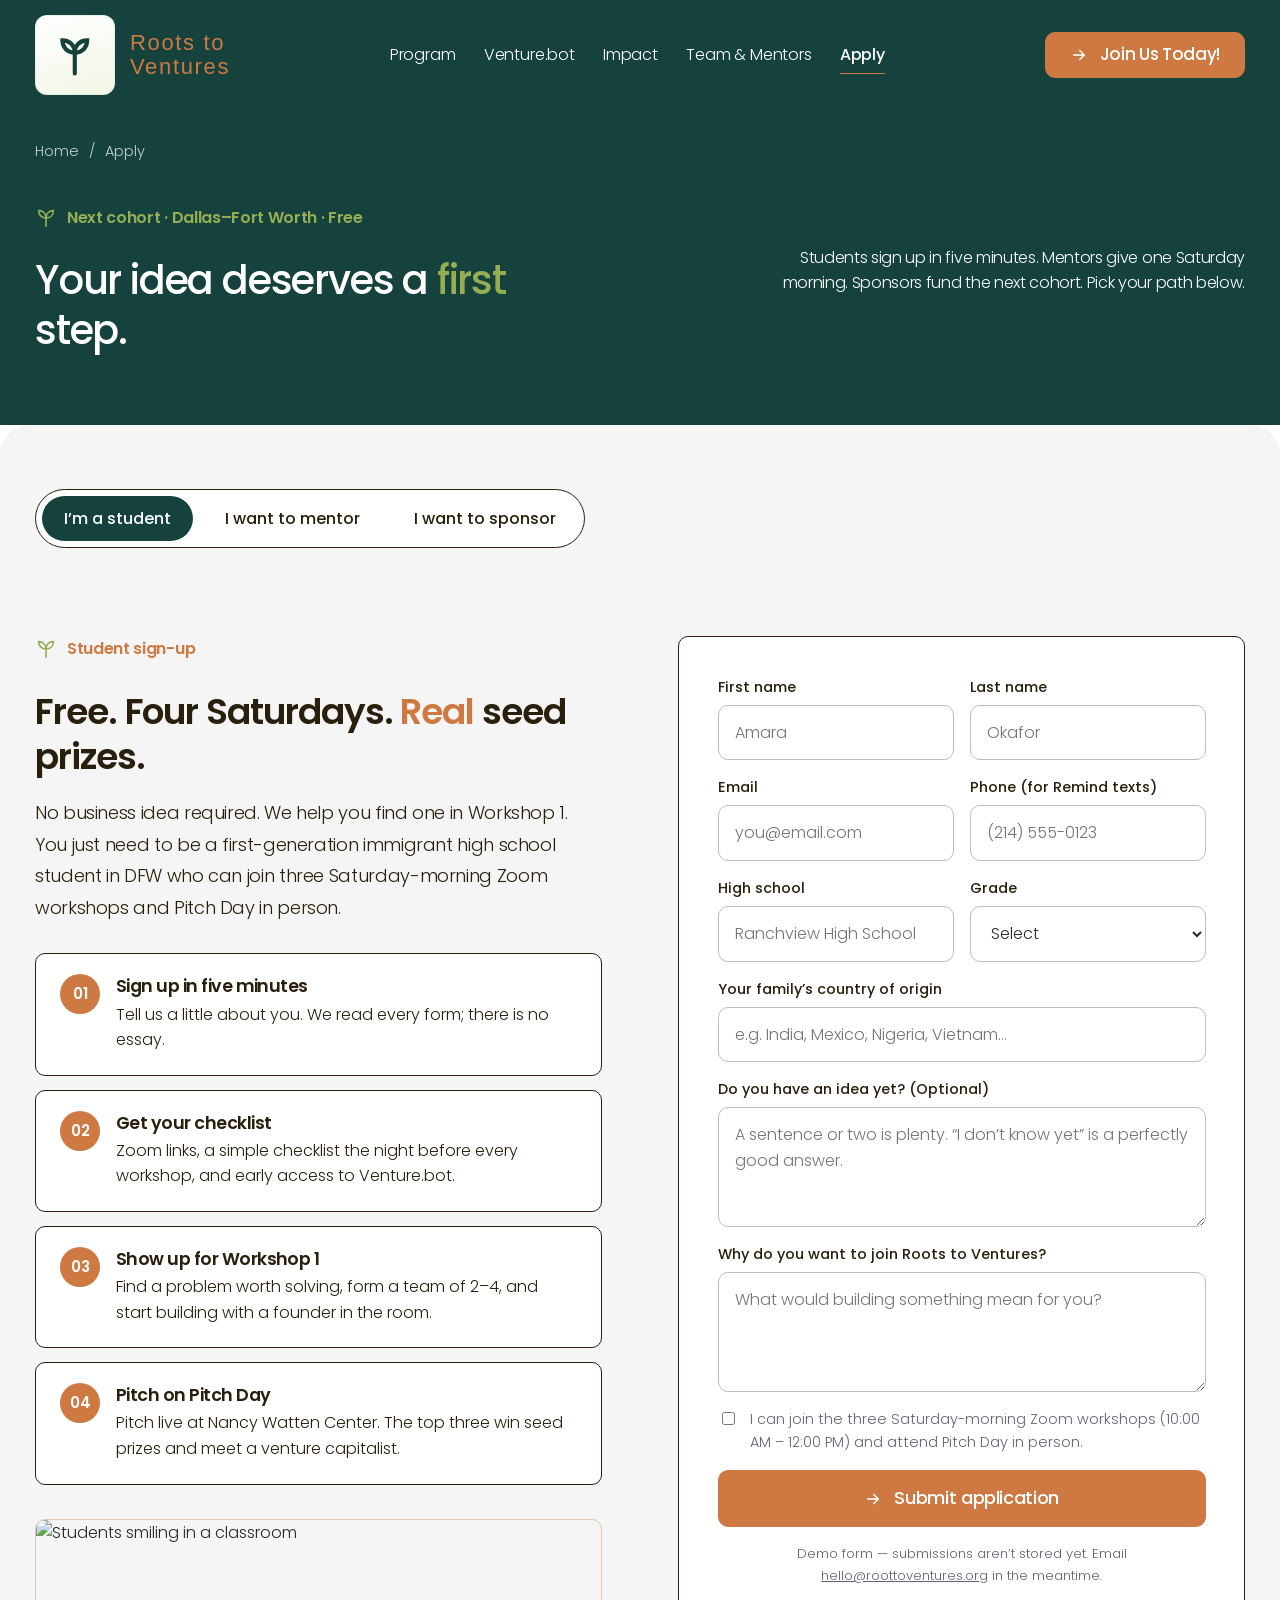
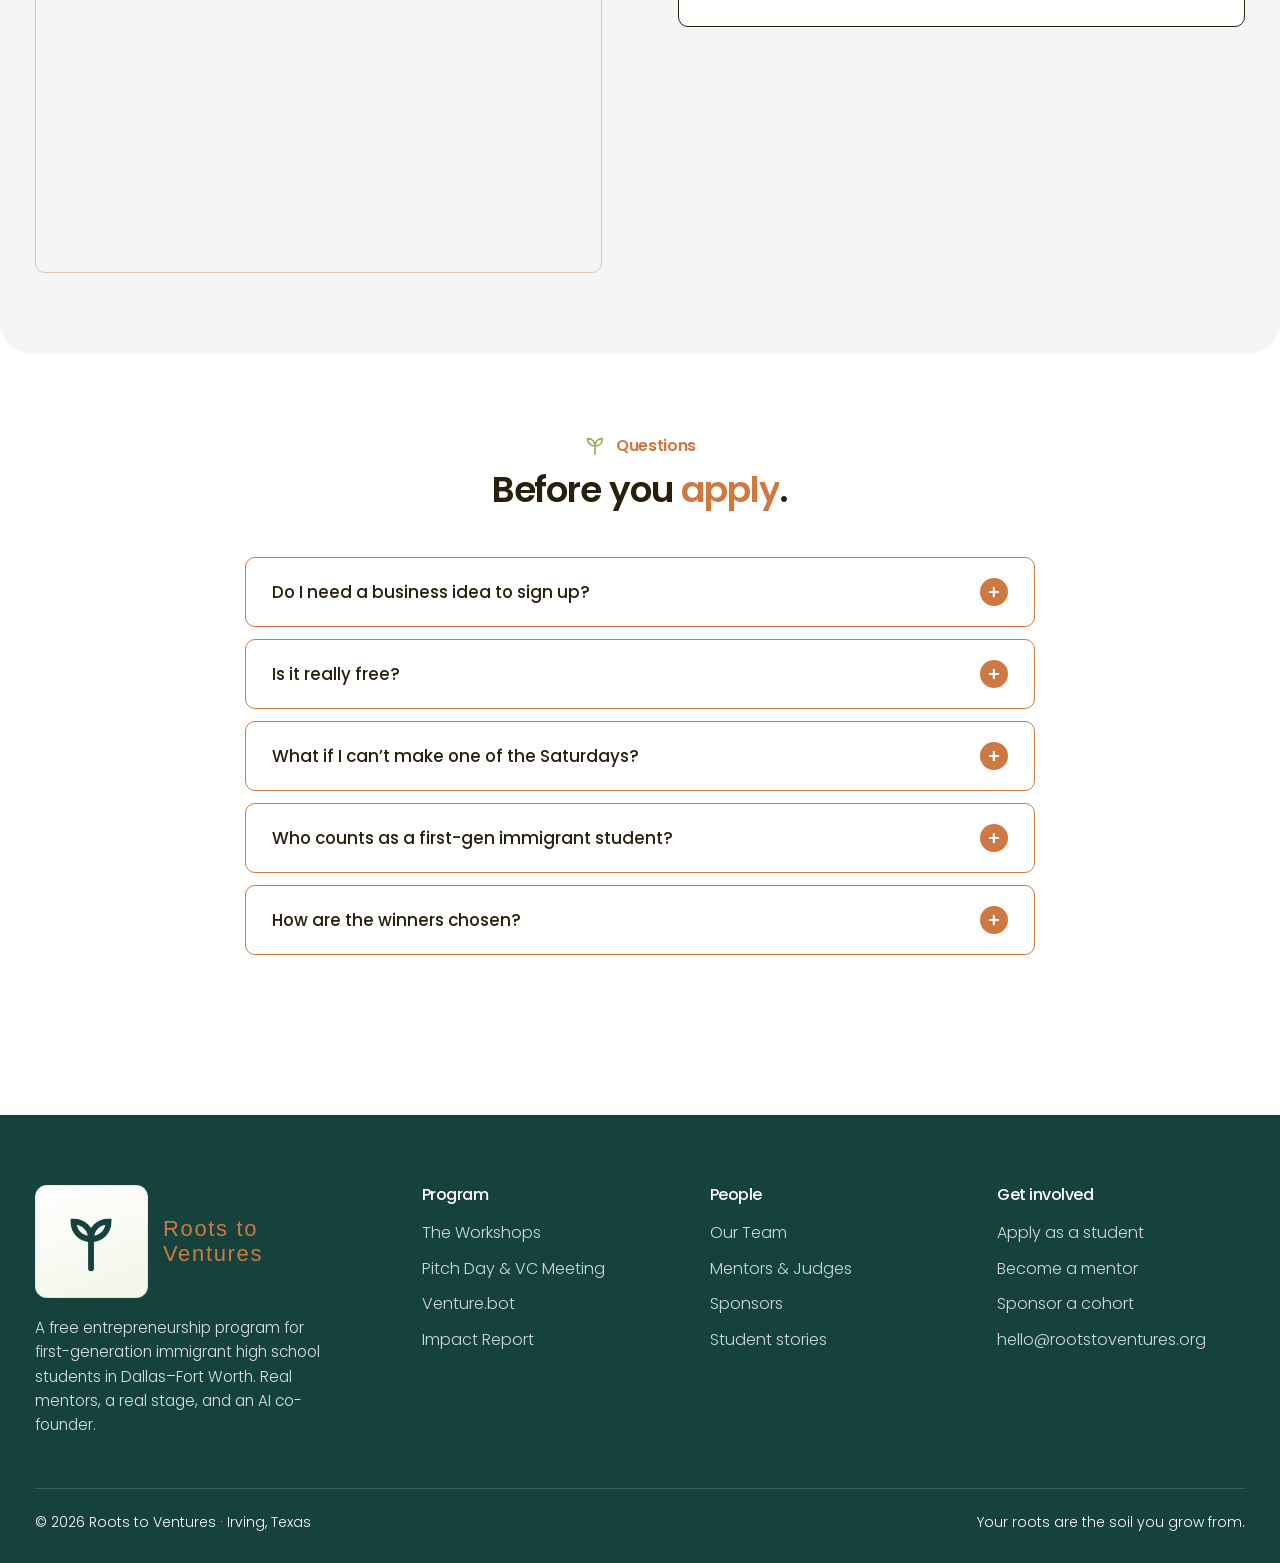
==== commit 2bdc2be9: "Tailor content to the Roots to Ventures DECA project and slim down the homepage - Rename to Roots to" ====
--- a/apply.html
+++ b/apply.html
@@ -3,25 +3,26 @@
 <head>
 <meta charset="UTF-8">
 <meta name="viewport" content="width=device-width, initial-scale=1.0">
-<title>Apply — Students, mentors and sponsors | Root to Ventures</title>
-<meta name="description" content="Apply to the next Root to Ventures cohort, volunteer as a mentor, or sponsor a cohort.">
-<meta property="og:title" content="Apply — Students, mentors and sponsors | Root to Ventures">
-<meta property="og:description" content="Apply to the next Root to Ventures cohort, volunteer as a mentor, or sponsor a cohort.">
+<title>Roots to Ventures — Free entrepreneurship program for first-gen immigrant high school students in DFW</title>
+<meta name="description" content="Roots to Ventures is a free, four-week entrepreneurship program for first-generation immigrant high school students across Dallas–Fort Worth: three live workshops, real mentors, a live Pitch Day with seed prizes, and Venture.bot, an AI co-founder.">
+<meta property="og:title" content="Roots to Ventures — Free entrepreneurship program for first-gen immigrant students">
+<meta property="og:description" content="Roots to Ventures is a free, four-week entrepreneurship program for first-generation immigrant high school students across Dallas–Fort Worth: three live workshops, real mentors, a live Pitch Day with seed prizes, and Venture.bot, an AI co-founder.">
 <meta property="og:type" content="website">
 <link rel="icon" href="data:image/svg+xml,%3Csvg xmlns='http://www.w3.org/2000/svg' viewBox='0 0 64 64'%3E%3Crect width='64' height='64' rx='16' fill='%2315423d'/%3E%3Cpath d='M32 50V30M32 30c-8 0-14-6-14-14 8 0 14 6 14 14zm0 0c8 0 14-6 14-14-8 0-14 6-14 14z' stroke='%2395ae53' stroke-width='4' fill='none' stroke-linecap='round'/%3E%3C/svg%3E">
 <link rel="preconnect" href="https://fonts.googleapis.com">
 <link rel="preconnect" href="https://fonts.gstatic.com" crossorigin>
 <link href="https://fonts.googleapis.com/css2?family=Poppins:ital,wght@0,300;0,400;0,500;0,600;0,700;1,400;1,500&display=swap" rel="stylesheet">
 <link rel="stylesheet" href="assets/css/styles.css">
+<noscript><style>.reveal, .reveal-words .w span { opacity: 1 !important; transform: none !important; }</style></noscript>
 </head>
 <body>
 <div class="scroll-progress"></div>
 
 <header class="nav">
   <div class="container nav-inner">
-    <a class="brand" href="index.html" aria-label="Root to Ventures home">
+    <a class="brand" href="index.html" aria-label="Roots to Ventures home">
       <span class="brand-mark"><svg viewBox="0 0 24 24" fill="none" stroke="currentColor" stroke-width="2" stroke-linecap="round"><path d="M12 21V11"/><path d="M12 11C8.5 11 6 8.5 6 5c3.5 0 6 2.5 6 6z"/><path d="M12 11c3.5 0 6-2.5 6-6-3.5 0-6 2.5-6 6z"/></svg></span>
-      <span>Root to<br>Ventures</span>
+      <span>Roots to<br>Ventures</span>
     </a>
     <nav class="nav-links" aria-label="Primary">
       <a href="program.html">Program</a>
@@ -42,9 +43,9 @@
   <div class="glow"></div><div class="glow amber"></div>
   <div class="container">
     <div class="breadcrumb reveal"><a href="index.html">Home</a><span>/</span><span>Apply</span></div>
-    <span class="eyebrow reveal" style="margin-top:28px">Cohort 2 · Spring 2026 · Dallas–Fort Worth</span>
+    <span class="eyebrow reveal" style="margin-top:28px">Next cohort · Dallas–Fort Worth · Free</span>
     <h1 class="display h-xl reveal-words">Your idea deserves a <em>first</em> step.</h1>
-    <p class="lead reveal" data-delay="2">Students apply in five minutes. Mentors give one Saturday. Sponsors fund the next cohort. Pick your path below.</p>
+    <p class="lead reveal" data-delay="2">Students sign up in five minutes. Mentors give one Saturday morning. Sponsors fund the next cohort. Pick your path below.</p>
   </div>
 </section>
 
@@ -61,14 +62,14 @@
     <div class="tab-panel active" data-tab-panel="apply" data-panel="student">
       <div class="grid g2" style="gap:clamp(40px,6vw,90px);align-items:start">
         <div>
-          <span class="eyebrow reveal">Student application</span>
-          <h2 class="display h-lg reveal-words" style="margin-top:18px">Free. Four Saturdays. <em>Real</em> seed funding.</h2>
-          <p class="lead reveal" data-delay="1" style="margin-top:18px">No business idea required — we’ll help you find one on Day 1. You just need to be an immigrant or first-generation high school student in DFW who can make it to four Saturday afternoons.</p>
+          <span class="eyebrow reveal">Student sign-up</span>
+          <h2 class="display h-lg reveal-words" style="margin-top:18px">Free. Four Saturdays. <em>Real</em> seed prizes.</h2>
+          <p class="lead reveal" data-delay="1" style="margin-top:18px">No business idea required. We help you find one in Workshop 1. You just need to be a first-generation immigrant high school student in DFW who can join three Saturday-morning Zoom workshops and Pitch Day in person.</p>
           <ol class="steps reveal" data-delay="2" style="margin-top:30px">
-            <li><div><h4>Apply in five minutes</h4><p>Tell us a little about you. We read every application; there’s no essay.</p></div></li>
-            <li><div><h4>Get your welcome kit</h4><p>Logistics, a 24-hour pre-session checklist, and early access to Venture.bot.</p></div></li>
-            <li><div><h4>Show up on Day 1</h4><p>Find a problem worth solving, form a team, and start building — with a mentor in the room.</p></div></li>
-            <li><div><h4>Pitch for seed funding</h4><p>Top five pitch live; top three win funding and a slot at the VC Demo Day.</p></div></li>
+            <li><div><h4>Sign up in five minutes</h4><p>Tell us a little about you. We read every form; there is no essay.</p></div></li>
+            <li><div><h4>Get your checklist</h4><p>Zoom links, a simple checklist the night before every workshop, and early access to Venture.bot.</p></div></li>
+            <li><div><h4>Show up for Workshop 1</h4><p>Find a problem worth solving, form a team of 2–4, and start building with a founder in the room.</p></div></li>
+            <li><div><h4>Pitch on Pitch Day</h4><p>Pitch live at Nancy Watten Center. The top three win seed prizes and meet a venture capitalist.</p></div></li>
           </ol>
           <div class="img-frame reveal" data-delay="3" style="margin-top:34px;aspect-ratio:16/10">
             <img src="https://images.unsplash.com/photo-1427504494785-3a9ca7044f45?w=1400&q=80&auto=format&fit=crop" alt="Students smiling in a classroom" loading="lazy">
@@ -85,13 +86,13 @@
               <div class="field"><label for="s-phone">Phone (for Remind texts)</label><input id="s-phone" type="tel" placeholder="(214) 555-0123"></div>
             </div>
             <div class="row">
-              <div class="field"><label for="s-school">High school</label><input id="s-school" type="text" placeholder="Liberty High School" required></div>
+              <div class="field"><label for="s-school">High school</label><input id="s-school" type="text" placeholder="Ranchview High School" required></div>
               <div class="field"><label for="s-grade">Grade</label><select id="s-grade" required><option value="">Select</option><option>9th</option><option>10th</option><option>11th</option><option>12th</option></select></div>
             </div>
             <div class="field"><label for="s-origin">Your family’s country of origin</label><input id="s-origin" type="text" placeholder="e.g. India, Mexico, Nigeria, Vietnam…"></div>
             <div class="field"><label for="s-idea">Do you have an idea yet? (Optional)</label><textarea id="s-idea" placeholder="A sentence or two is plenty. “I don’t know yet” is a perfectly good answer."></textarea></div>
-            <div class="field"><label for="s-why">Why do you want to join Root to Ventures?</label><textarea id="s-why" placeholder="What would building something mean for you?"></textarea></div>
-            <label style="display:flex;gap:12px;align-items:flex-start;font-size:0.9rem;color:var(--ink-2)"><input type="checkbox" required style="margin-top:4px"> I can attend all four Saturday sessions (3:00–5:00 PM) in Plano / Frisco.</label>
+            <div class="field"><label for="s-why">Why do you want to join Roots to Ventures?</label><textarea id="s-why" placeholder="What would building something mean for you?"></textarea></div>
+            <label style="display:flex;gap:12px;align-items:flex-start;font-size:0.9rem;color:var(--ink-2)"><input type="checkbox" required style="margin-top:4px"> I can join the three Saturday-morning Zoom workshops (10:00 AM – 12:00 PM) and attend Pitch Day in person.</label>
             <button class="btn btn-primary btn-lg" type="submit" style="justify-content:center">Submit application <svg viewBox="0 0 24 24" fill="none" stroke="currentColor" stroke-width="2" stroke-linecap="round" stroke-linejoin="round"><path d="M5 12h14M13 6l6 6-6 6"/></svg></button>
             <p style="font-size:0.82rem;color:var(--ink-2);text-align:center">Demo form — submissions aren’t stored yet. Email <a href="mailto:hello@roottoventures.org" style="text-decoration:underline">hello@roottoventures.org</a> in the meantime.</p>
           </form>
@@ -110,12 +111,12 @@
         <div>
           <span class="eyebrow reveal">Mentor a Saturday</span>
           <h2 class="display h-lg reveal-words" style="margin-top:18px">Teach the thing <em>nobody</em> taught you.</h2>
-          <p class="lead reveal" data-delay="1" style="margin-top:18px">Our mentors are immigrant and first-generation professionals — bankers, investors, operators, founders. You give one Saturday afternoon: a 20-minute story and framework, then an hour alongside teams as they build.</p>
+          <p class="lead reveal" data-delay="1" style="margin-top:18px">Our mentors are founders, professors and operators who have built something real and can explain it simply. You give one Saturday morning on Zoom: a 30-minute talk from your own experience, then time alongside teams as they build.</p>
           <ul class="check-list reveal" data-delay="2" style="margin-top:30px">
-            <li><span><b>Your framework becomes the curriculum.</b> Venture.bot is updated that night with what you taught.</span></li>
-            <li><span><b>One afternoon, 3:00–5:00 PM.</b> Judges return for the Day 4 pitch competition if they’d like.</span></li>
-            <li><span><b>We handle logistics.</b> Venue, slides support, student questions, and a thank-you gift basket.</span></li>
-            <li><span><b>Real outcome.</b> Cohort 1 mentors produced +52% knowledge and +111% interest growth.</span></li>
+            <li><span><b>Your framework becomes the curriculum.</b> Venture.bot is updated after your workshop with what you taught.</span></li>
+            <li><span><b>One Saturday morning, 10:00 AM – 12:00 PM on Zoom.</b> Judges join us in person for Pitch Day.</span></li>
+            <li><span><b>We handle logistics.</b> Zoom, slides support, student questions, and a thank-you gift.</span></li>
+            <li><span><b>Real outcome.</b> Our first cohort grew 48% in knowledge, 39% in confidence and 85% in interest.</span></li>
           </ul>
           <div class="img-frame reveal" data-delay="3" style="margin-top:34px;aspect-ratio:16/10">
             <img src="https://images.unsplash.com/photo-1573164713988-8665fc963095?w=1400&q=80&auto=format&fit=crop" alt="Mentor speaking with students" loading="lazy">
@@ -131,7 +132,7 @@
               <div class="field"><label for="m-org">Company / organization</label><input id="m-org" type="text" placeholder="Where you work"></div>
               <div class="field"><label for="m-role">Role</label><input id="m-role" type="text" placeholder="Founder, Banker, Investor…"></div>
             </div>
-            <div class="field"><label for="m-topic">Which day fits your expertise?</label><select id="m-topic"><option>Day 1 · Problem &amp; Solution</option><option>Day 2 · Finance &amp; Marketing</option><option>Day 3 · Pitch Development</option><option>Day 4 · Pitch Competition (Judge)</option><option>VC Demo Day</option><option>Not sure — help me pick</option></select></div>
+            <div class="field"><label for="m-topic">Which session fits your expertise?</label><select id="m-topic"><option>Workshop 1 · Problem &amp; Solution</option><option>Workshop 2 · Finance &amp; Marketing</option><option>Workshop 3 · Pitch Development</option><option>Pitch Day · Judge</option><option>VC meeting · Investor</option><option>Not sure — help me pick</option></select></div>
             <div class="field"><label for="m-story">Your immigrant / first-generation story, in a few lines</label><textarea id="m-story" placeholder="Where did you start, and what do you wish someone had told you?"></textarea></div>
             <button class="btn btn-primary btn-lg" type="submit" style="justify-content:center">I’m in — let’s talk <svg viewBox="0 0 24 24" fill="none" stroke="currentColor" stroke-width="2" stroke-linecap="round" stroke-linejoin="round"><path d="M5 12h14M13 6l6 6-6 6"/></svg></button>
             <p style="font-size:0.82rem;color:var(--ink-2);text-align:center">Demo form — submissions aren’t stored yet. Email <a href="mailto:hello@roottoventures.org" style="text-decoration:underline">hello@roottoventures.org</a> in the meantime.</p>
@@ -150,12 +151,12 @@
       <div class="grid g2" style="gap:clamp(40px,6vw,90px);align-items:start">
         <div>
           <span class="eyebrow amber reveal">Sponsor a cohort</span>
-          <h2 class="display h-lg reveal-words" style="margin-top:18px">$2,320 funded an <em>entire</em> cohort.</h2>
-          <p class="lead reveal" data-delay="1" style="margin-top:18px">Every dollar is tracked and reported. Gold sponsors attend the bootcamp and appear on the front of the program shirt; every tier gets a logo in materials and a social media feature.</p>
+          <h2 class="display h-lg reveal-words" style="margin-top:18px">$400 funded an <em>entire</em> cohort.</h2>
+          <p class="lead reveal" data-delay="1" style="margin-top:18px">Every dollar is tracked and reported, and every dollar goes to running the program and the seed prizes so it stays free for students. Pick a tier and get more visibility and a bigger role as you give more.</p>
           <div class="grid g3 reveal" data-delay="2" style="margin-top:30px;gap:14px">
-            <div class="card" style="padding:20px;border-color:rgba(242,182,74,0.4)"><span class="eyebrow amber">Gold</span><div class="display" style="font-size:1.8rem;margin-top:8px">$350+</div><p style="font-size:0.85rem;margin-top:6px">Attend the bootcamp · Shirt front · Logo · Social</p></div>
-            <div class="card" style="padding:20px"><span class="eyebrow">Silver</span><div class="display" style="font-size:1.8rem;margin-top:8px">$150–250</div><p style="font-size:0.85rem;margin-top:6px">Large shirt mention · Logo · Social</p></div>
-            <div class="card" style="padding:20px"><span class="eyebrow">Bronze</span><div class="display" style="font-size:1.8rem;margin-top:8px">$55–100</div><p style="font-size:0.85rem;margin-top:6px">Small shirt mention · Logo · Social</p></div>
+            <div class="card" style="padding:20px;border-color:rgba(206,121,66,0.5)"><span class="eyebrow amber">Gold</span><div class="display" style="font-size:1.8rem;margin-top:8px">$150+</div><p style="font-size:0.85rem;margin-top:6px">Attend Pitch Day · Logo on materials · Social shoutout</p></div>
+            <div class="card" style="padding:20px"><span class="eyebrow">Silver</span><div class="display" style="font-size:1.8rem;margin-top:8px">$100–149</div><p style="font-size:0.85rem;margin-top:6px">Logo on materials · Social shoutout</p></div>
+            <div class="card" style="padding:20px"><span class="eyebrow">Bronze</span><div class="display" style="font-size:1.8rem;margin-top:8px">$25–99</div><p style="font-size:0.85rem;margin-top:6px">Social shoutout</p></div>
           </div>
           <ul class="check-list reveal" data-delay="3" style="margin-top:30px">
             <li><span>Seed funding prizes are the single largest line item — your sponsorship goes directly to student founders.</span></li>
@@ -171,7 +172,7 @@
             </div>
             <div class="row">
               <div class="field"><label for="p-biz">Business / organization</label><input id="p-biz" type="text" placeholder="Business name" required></div>
-              <div class="field"><label for="p-tier">Sponsorship tier</label><select id="p-tier"><option>Gold · $350+</option><option>Silver · $150–$250</option><option>Bronze · $55–$100</option><option>In-kind (food, printing, venue)</option><option>Let’s discuss</option></select></div>
+              <div class="field"><label for="p-tier">Sponsorship tier</label><select id="p-tier"><option>Gold · $150+</option><option>Silver · $100–$149</option><option>Bronze · $25–$99</option><option>In-kind (food, printing, prizes)</option><option>Let’s discuss</option></select></div>
             </div>
             <div class="field"><label for="p-msg">Anything we should know?</label><textarea id="p-msg" placeholder="How you’d like to be involved, questions about recognition, timing…"></textarea></div>
             <button class="btn btn-amber btn-lg" type="submit" style="justify-content:center">Start the conversation <svg viewBox="0 0 24 24" fill="none" stroke="currentColor" stroke-width="2" stroke-linecap="round" stroke-linejoin="round"><path d="M5 12h14M13 6l6 6-6 6"/></svg></button>
@@ -180,7 +181,7 @@
           <div class="form-success" id="ok-partner">
             <span class="eyebrow">Thank you</span>
             <h3 class="display h-md" style="margin:14px 0 10px">You just funded a <em>first</em> step.</h3>
-            <p style="color:var(--ink-2)">We’ll send a sponsorship packet and the Cohort 1 impact report within two business days.</p>
+            <p style="color:var(--ink-2)">We’ll send a sponsorship packet and our first-cohort impact report within two business days.</p>
           </div>
         </div>
       </div>
@@ -196,28 +197,27 @@
       <h2 class="display h-lg reveal-words">Before you <em>apply</em>.</h2>
     </div>
     <div class="acc reveal">
-      <div class="acc-item"><button class="acc-btn" aria-expanded="false">Do I need a business idea to apply?<span class="plus">+</span></button><div class="acc-panel"><div class="acc-panel-inner">No. Day 1 is built around finding a problem worth solving — “Problem Roulette,” the Problem → Solution → Value framework and team formation. Most Cohort 1 students arrived without an idea.</div></div></div>
-      <div class="acc-item"><button class="acc-btn" aria-expanded="false">Is it really free?<span class="plus">+</span></button><div class="acc-panel"><div class="acc-panel-inner">Yes. Venue, materials, mentors, snacks and lifetime Venture.bot access are all covered by sponsors and community donations. Cohort 1 raised $2,320 and spent $2,160.74 — and $1,175 of it went back to students as seed funding.</div></div></div>
-      <div class="acc-item"><button class="acc-btn" aria-expanded="false">What if I can’t make one of the Saturdays?<span class="plus">+</span></button><div class="acc-panel"><div class="acc-panel-inner">Each day builds on the last, so we ask you to commit to all four. If something comes up, every day’s frameworks are in Venture.bot the same evening, so your team can catch you up.</div></div></div>
-      <div class="acc-item"><button class="acc-btn" aria-expanded="false">Who counts as an immigrant student?<span class="plus">+</span></button><div class="acc-panel"><div class="acc-panel-inner">You or your parents were born outside the United States. First-generation students are exactly who this program was built for — and every mentor shares that background.</div></div></div>
-      <div class="acc-item"><button class="acc-btn" aria-expanded="false">How are the winners chosen?<span class="plus">+</span></button><div class="acc-panel"><div class="acc-panel-inner">Teams submit full pitch decks after Day 3. Mentors and our team select the top five, who pitch live on Day 4 to a panel of three judges. The top three receive seed funding and a guaranteed slot at the VC Demo Day with Sierra Ventures.</div></div></div>
+      <div class="acc-item"><button class="acc-btn" aria-expanded="false">Do I need a business idea to sign up?<span class="plus">+</span></button><div class="acc-panel"><div class="acc-panel-inner">No. Workshop 1 is built around finding a problem worth solving and forming a team. Most of our first cohort arrived with nothing more than a notebook and a hunch.</div></div></div>
+      <div class="acc-item"><button class="acc-btn" aria-expanded="false">Is it really free?<span class="plus">+</span></button><div class="acc-panel"><div class="acc-panel-inner">Yes. Zoom, mentors, Venture.bot, Pitch Day and the prizes are all covered by local sponsors and community donations. Our first cohort ran on $400 raised, and $175 of it went back to students as seed prizes.</div></div></div>
+      <div class="acc-item"><button class="acc-btn" aria-expanded="false">What if I can’t make one of the Saturdays?<span class="plus">+</span></button><div class="acc-panel"><div class="acc-panel-inner">Each workshop builds on the last, so we ask you to commit to all four. If something comes up, we post a recap video and that week’s frameworks go into Venture.bot the same day, so your team can catch you up.</div></div></div>
+      <div class="acc-item"><button class="acc-btn" aria-expanded="false">Who counts as a first-gen immigrant student?<span class="plus">+</span></button><div class="acc-panel"><div class="acc-panel-inner">You or your parents were born outside the United States, and you are the first generation building a path here. If you are not sure, sign up anyway and tell us your story.</div></div></div>
+      <div class="acc-item"><button class="acc-btn" aria-expanded="false">How are the winners chosen?<span class="plus">+</span></button><div class="acc-panel"><div class="acc-panel-inner">Teams submit their pitch decks after Workshop 3 and pitch live on Pitch Day. Each judge scores 1–4 on idea &amp; business model, financial plan, and delivery. The top three combined scores win $100, $50 and $25 and a private meeting with a venture capitalist.</div></div></div>
     </div>
   </div>
 </section>
-</main>
 <footer class="footer">
   <div class="container">
-    <p class="big">Root to Ventures</p>
+    <p class="big">Roots to Ventures</p>
     <div class="footer-grid">
       <div>
-        <a class="brand" href="index.html"><span class="brand-mark"><svg viewBox="0 0 24 24" fill="none" stroke="currentColor" stroke-width="2" stroke-linecap="round"><path d="M12 21V11"/><path d="M12 11C8.5 11 6 8.5 6 5c3.5 0 6 2.5 6 6z"/><path d="M12 11c3.5 0 6-2.5 6-6-3.5 0-6 2.5-6 6z"/></svg></span><span>Root to<br>Ventures</span></a>
-        <p style="color:var(--muted);margin-top:18px;max-width:34ch;font-size:0.95rem">A free entrepreneurship program for immigrant high school students. Structured mentorship, real seed funding, and an AI co-founder for life.</p>
+        <a class="brand" href="index.html"><span class="brand-mark"><svg viewBox="0 0 24 24" fill="none" stroke="currentColor" stroke-width="2" stroke-linecap="round"><path d="M12 21V11"/><path d="M12 11C8.5 11 6 8.5 6 5c3.5 0 6 2.5 6 6z"/><path d="M12 11c3.5 0 6-2.5 6-6-3.5 0-6 2.5-6 6z"/></svg></span><span>Roots to<br>Ventures</span></a>
+        <p style="color:var(--muted);margin-top:18px;max-width:34ch;font-size:0.95rem">A free entrepreneurship program for first-generation immigrant high school students in Dallas–Fort Worth. Real mentors, a real stage, and an AI co-founder.</p>
       </div>
       <div>
         <h4>Program</h4>
         <ul>
-          <li><a href="program.html">The Bootcamp</a></li>
-          <li><a href="program.html#demo-day">VC Demo Day</a></li>
+          <li><a href="program.html">The Workshops</a></li>
+          <li><a href="program.html#pitch-day">Pitch Day &amp; VC Meeting</a></li>
           <li><a href="venture-bot.html">Venture.bot</a></li>
           <li><a href="impact.html">Impact Report</a></li>
         </ul>
@@ -227,8 +227,8 @@
         <ul>
           <li><a href="team.html">Our Team</a></li>
           <li><a href="team.html#mentors">Mentors &amp; Judges</a></li>
-          <li><a href="impact.html#winners">Founders</a></li>
-          <li><a href="apply.html#partner">Sponsors</a></li>
+          <li><a href="team.html#sponsors">Sponsors</a></li>
+          <li><a href="impact.html#quotes">Student stories</a></li>
         </ul>
       </div>
       <div>
@@ -237,13 +237,13 @@
           <li><a href="apply.html">Apply as a student</a></li>
           <li><a href="apply.html#mentor">Become a mentor</a></li>
           <li><a href="apply.html#partner">Sponsor a cohort</a></li>
-          <li><a href="mailto:hello@roottoventures.org">hello@roottoventures.org</a></li>
+          <li><a href="mailto:hello@rootstoventures.org">hello@rootstoventures.org</a></li>
         </ul>
       </div>
     </div>
     <div class="footer-bottom">
-      <span>© <span data-year></span> Root to Ventures · Frisco, Texas</span>
-      <span>Building futures from every root.</span>
+      <span>© <span data-year></span> Roots to Ventures · Irving, Texas</span>
+      <span>Your roots are the soil you grow from.</span>
     </div>
   </div>
 </footer>
--- a/assets/css/styles.css
+++ b/assets/css/styles.css
@@ -148,6 +148,7 @@
     position: absolute; left: 0; right: 0; top: 100%; background: var(--green);
     flex-direction: column; align-items: flex-start; gap: 0; padding: 10px 35px 30px;
     display: none; border-top: 1px solid rgba(255,255,255,.12); box-shadow: 0 20px 40px rgba(0,0,0,.25);
+    max-height: calc(100vh - 100%); max-height: calc(100dvh - 100%); overflow-y: auto; overscroll-behavior: contain;
   }
   .nav-links a { font-size: 1.25rem; padding: 14px 0; width: 100%; border-bottom: 1px solid rgba(255,255,255,.1); }
   .nav-links a::after { display: none; }
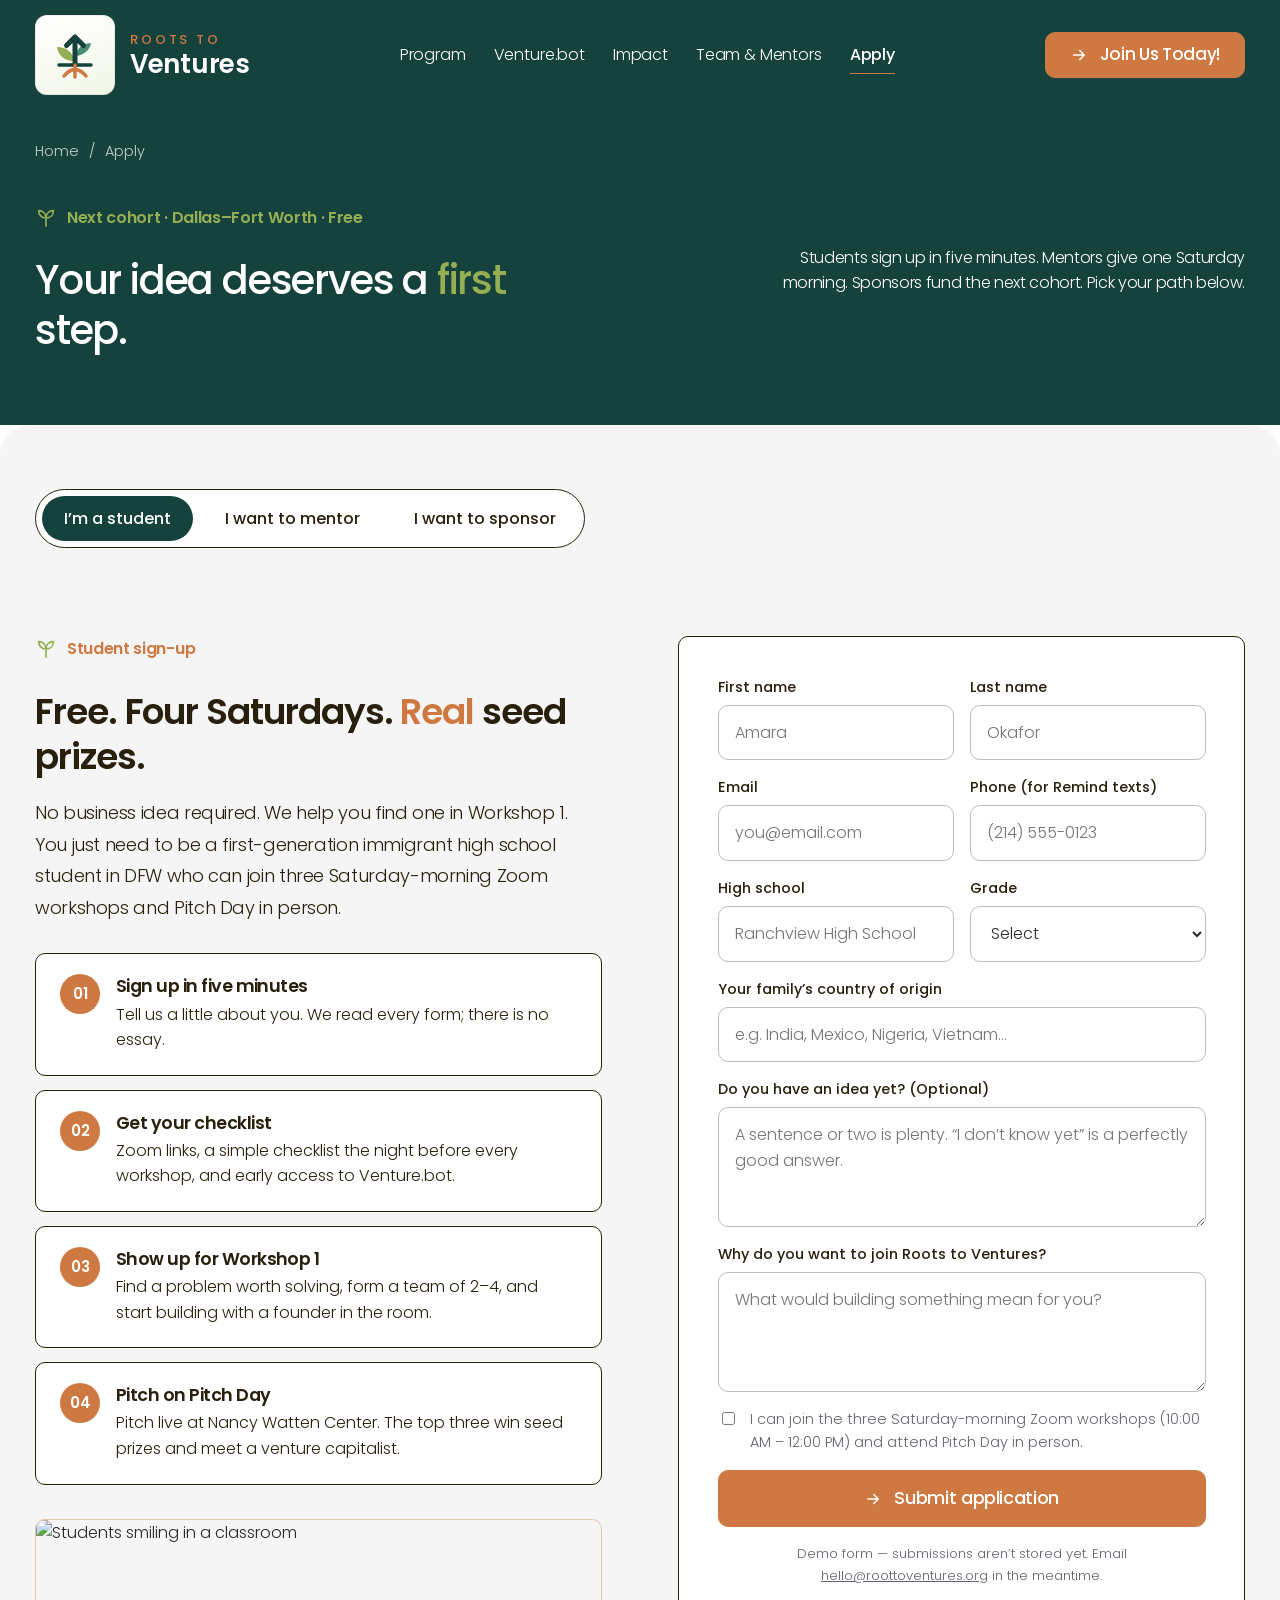
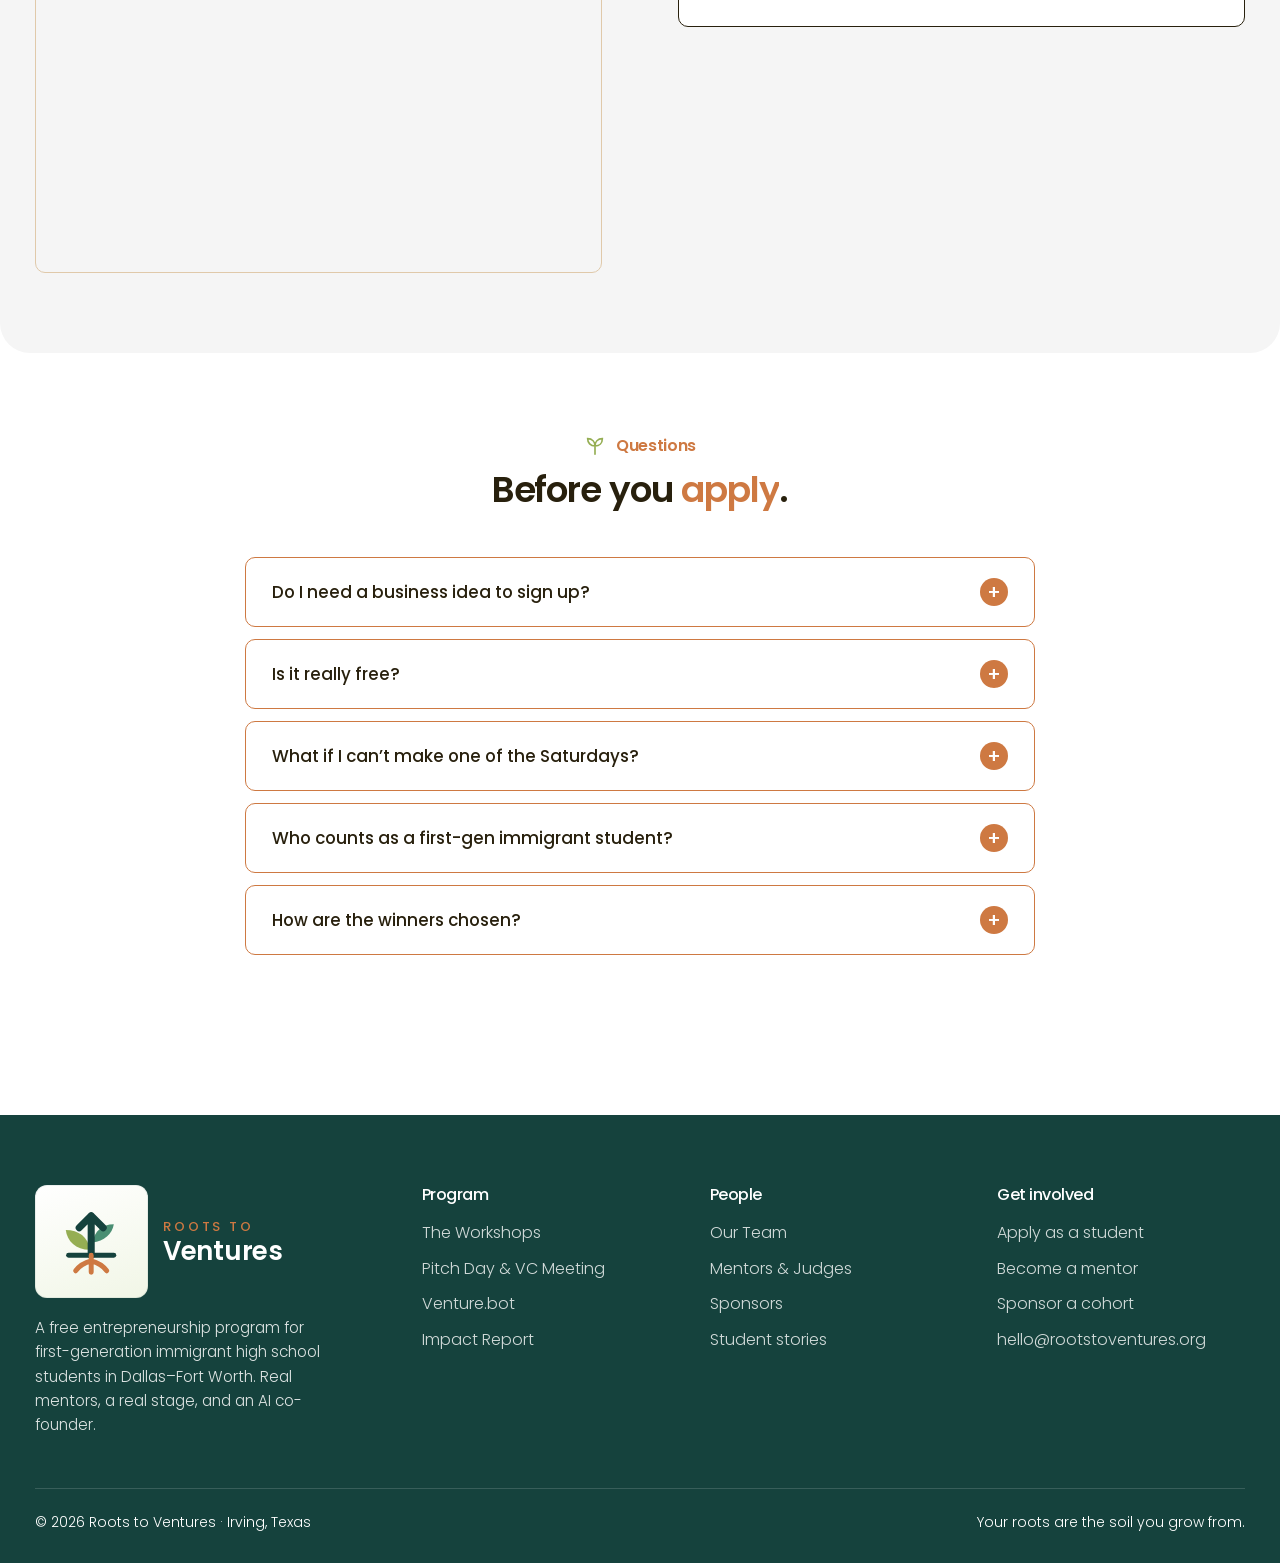
==== commit 360f8725: "New logo: sprout-arrow mark with roots, two-line wordmark, matching favicon - Mark: stem rising into" ====
--- a/apply.html
+++ b/apply.html
@@ -8,7 +8,7 @@
 <meta property="og:title" content="Roots to Ventures — Free entrepreneurship program for first-gen immigrant students">
 <meta property="og:description" content="Roots to Ventures is a free, four-week entrepreneurship program for first-generation immigrant high school students across Dallas–Fort Worth: three live workshops, real mentors, a live Pitch Day with seed prizes, and Venture.bot, an AI co-founder.">
 <meta property="og:type" content="website">
-<link rel="icon" href="data:image/svg+xml,%3Csvg xmlns='http://www.w3.org/2000/svg' viewBox='0 0 64 64'%3E%3Crect width='64' height='64' rx='16' fill='%2315423d'/%3E%3Cpath d='M32 50V30M32 30c-8 0-14-6-14-14 8 0 14 6 14 14zm0 0c8 0 14-6 14-14-8 0-14 6-14 14z' stroke='%2395ae53' stroke-width='4' fill='none' stroke-linecap='round'/%3E%3C/svg%3E">
+<link rel="icon" href="data:image/svg+xml,%3Csvg xmlns="http://www.w3.org/2000/svg" viewBox="0 0 64 64" fill="none" stroke-linecap="round" stroke-linejoin="round"%3E%3Crect width="64" height="64" rx="14" fill="#f6f9ee"/%3E%3Cpath d="M31 38C21 38 15 32 14 24c9 0 16 5 17 14z" fill="#95ae53"/%3E%3Cpath d="M33 33c8-1 14-6 15-13-8 0-14 5-15 13z" fill="#498e72"/%3E%3Cpath d="M32 42V14M23.5 22.5L32 14l8.5 8.5" stroke="#15423d" stroke-width="5"/%3E%3Cpath d="M16 42h32" stroke="#15423d" stroke-width="3.5"/%3E%3Cpath d="M32 42v12M32 46c-4 1-8 3-11 7M32 46c4 1 8 3 11 7" stroke="#ce7942" stroke-width="3.5"/%3E%3C/svg%3E">
 <link rel="preconnect" href="https://fonts.googleapis.com">
 <link rel="preconnect" href="https://fonts.gstatic.com" crossorigin>
 <link href="https://fonts.googleapis.com/css2?family=Poppins:ital,wght@0,300;0,400;0,500;0,600;0,700;1,400;1,500&display=swap" rel="stylesheet">
@@ -21,8 +21,8 @@
 <header class="nav">
   <div class="container nav-inner">
     <a class="brand" href="index.html" aria-label="Roots to Ventures home">
-      <span class="brand-mark"><svg viewBox="0 0 24 24" fill="none" stroke="currentColor" stroke-width="2" stroke-linecap="round"><path d="M12 21V11"/><path d="M12 11C8.5 11 6 8.5 6 5c3.5 0 6 2.5 6 6z"/><path d="M12 11c3.5 0 6-2.5 6-6-3.5 0-6 2.5-6 6z"/></svg></span>
-      <span>Roots to<br>Ventures</span>
+      <span class="brand-mark"><svg viewBox="0 0 64 64" fill="none" stroke-linecap="round" stroke-linejoin="round" aria-hidden="true"><path d="M31 38C21 38 15 32 14 24c9 0 16 5 17 14z" fill="#95ae53"/><path d="M33 33c8-1 14-6 15-13-8 0-14 5-15 13z" fill="#498e72"/><path d="M32 42V14M23.5 22.5L32 14l8.5 8.5" stroke="#15423d" stroke-width="5"/><path d="M16 42h32" stroke="#15423d" stroke-width="3.5"/><path d="M32 42v12M32 46c-4 1-8 3-11 7M32 46c4 1 8 3 11 7" stroke="#ce7942" stroke-width="3.5"/></svg></span>
+      <span class="brand-text"><small>Roots to</small>Ventures</span>
     </a>
     <nav class="nav-links" aria-label="Primary">
       <a href="program.html">Program</a>
@@ -205,12 +205,13 @@
     </div>
   </div>
 </section>
+</main>
 <footer class="footer">
   <div class="container">
     <p class="big">Roots to Ventures</p>
     <div class="footer-grid">
       <div>
-        <a class="brand" href="index.html"><span class="brand-mark"><svg viewBox="0 0 24 24" fill="none" stroke="currentColor" stroke-width="2" stroke-linecap="round"><path d="M12 21V11"/><path d="M12 11C8.5 11 6 8.5 6 5c3.5 0 6 2.5 6 6z"/><path d="M12 11c3.5 0 6-2.5 6-6-3.5 0-6 2.5-6 6z"/></svg></span><span>Roots to<br>Ventures</span></a>
+        <a class="brand" href="index.html"><span class="brand-mark"><svg viewBox="0 0 64 64" fill="none" stroke-linecap="round" stroke-linejoin="round" aria-hidden="true"><path d="M31 38C21 38 15 32 14 24c9 0 16 5 17 14z" fill="#95ae53"/><path d="M33 33c8-1 14-6 15-13-8 0-14 5-15 13z" fill="#498e72"/><path d="M32 42V14M23.5 22.5L32 14l8.5 8.5" stroke="#15423d" stroke-width="5"/><path d="M16 42h32" stroke="#15423d" stroke-width="3.5"/><path d="M32 42v12M32 46c-4 1-8 3-11 7M32 46c4 1 8 3 11 7" stroke="#ce7942" stroke-width="3.5"/></svg></span><span class="brand-text"><small>Roots to</small>Ventures</span></a>
         <p style="color:var(--muted);margin-top:18px;max-width:34ch;font-size:0.95rem">A free entrepreneurship program for first-generation immigrant high school students in Dallas–Fort Worth. Real mentors, a real stage, and an AI co-founder.</p>
       </div>
       <div>
--- a/assets/css/styles.css
+++ b/assets/css/styles.css
@@ -121,7 +121,9 @@
   box-shadow: inset 0 0 0 1px rgba(21,66,61,.08);
 }
 .nav.scrolled .brand-mark { width: 56px; height: 56px; }
-.brand-mark svg { width: 62%; height: 62%; stroke: var(--green); }
+.brand-mark svg { width: 80%; height: 80%; }
+.brand-text { display: flex; flex-direction: column; font-family: var(--font-display); font-size: 1.625rem; font-weight: 600; line-height: 1; letter-spacing: -.01em; color: var(--white); }
+.brand-text small { font-size: .8125rem; font-weight: 500; letter-spacing: .22em; text-transform: uppercase; color: var(--orange); margin-bottom: 5px; }
 .brand em { font-style: normal; color: var(--lime); }
 .nav-links { display: flex; align-items: center; gap: 28px; }
 .nav-links a { color: var(--white); font-size: 1rem; font-weight: 300; letter-spacing: -.01em; position: relative; padding: 4px 0; transition: color .3s; }
@@ -143,6 +145,7 @@
 @media (max-width: 960px) {
   .nav { padding: 18px 0; }
   .brand { font-size: 0; gap: 0; }
+  .nav .brand-text { display: none; }
   .brand-mark, .nav.scrolled .brand-mark { width: 50px; height: 50px; }
   .nav-links {
     position: absolute; left: 0; right: 0; top: 100%; background: var(--green);
@@ -312,9 +315,9 @@
 .typing i:nth-child(2) { animation-delay: .2s; } .typing i:nth-child(3) { animation-delay: .4s; }
 @keyframes blink { 0%, 80%, 100% { opacity: .3; } 40% { opacity: 1; } }
 .chat-input { display: flex; gap: 8px; padding: 12px; border-top: 1px solid #eee; }
-.chat-input input { flex: 1; border: 1px solid #ddd; border-radius: 30px; padding: 10px 16px; font: inherit; font-size: .95rem; outline: none; }
+.chat-input input { flex: 1; min-width: 0; border: 1px solid #ddd; border-radius: 30px; padding: 10px 16px; font: inherit; font-size: .95rem; outline: none; }
 .chat-input input:focus { border-color: var(--green-2); }
-.chat-input button { width: 42px; height: 42px; border-radius: 50%; background: var(--green); color: var(--white); display: grid; place-items: center; }
+.chat-input button { flex: 0 0 42px; width: 42px; height: 42px; border-radius: 50%; background: var(--green); color: var(--white); display: grid; place-items: center; }
 .chat-input button svg { width: 18px; height: 18px; }
 .chat-prompts { display: flex; flex-wrap: wrap; gap: 10px; margin-top: 22px; }
 .chip { padding: 8px 16px; border-radius: 30px; border: 1px solid var(--orange); color: var(--ink); background: var(--white); font-size: .9rem; font-weight: 400; transition: .3s; }
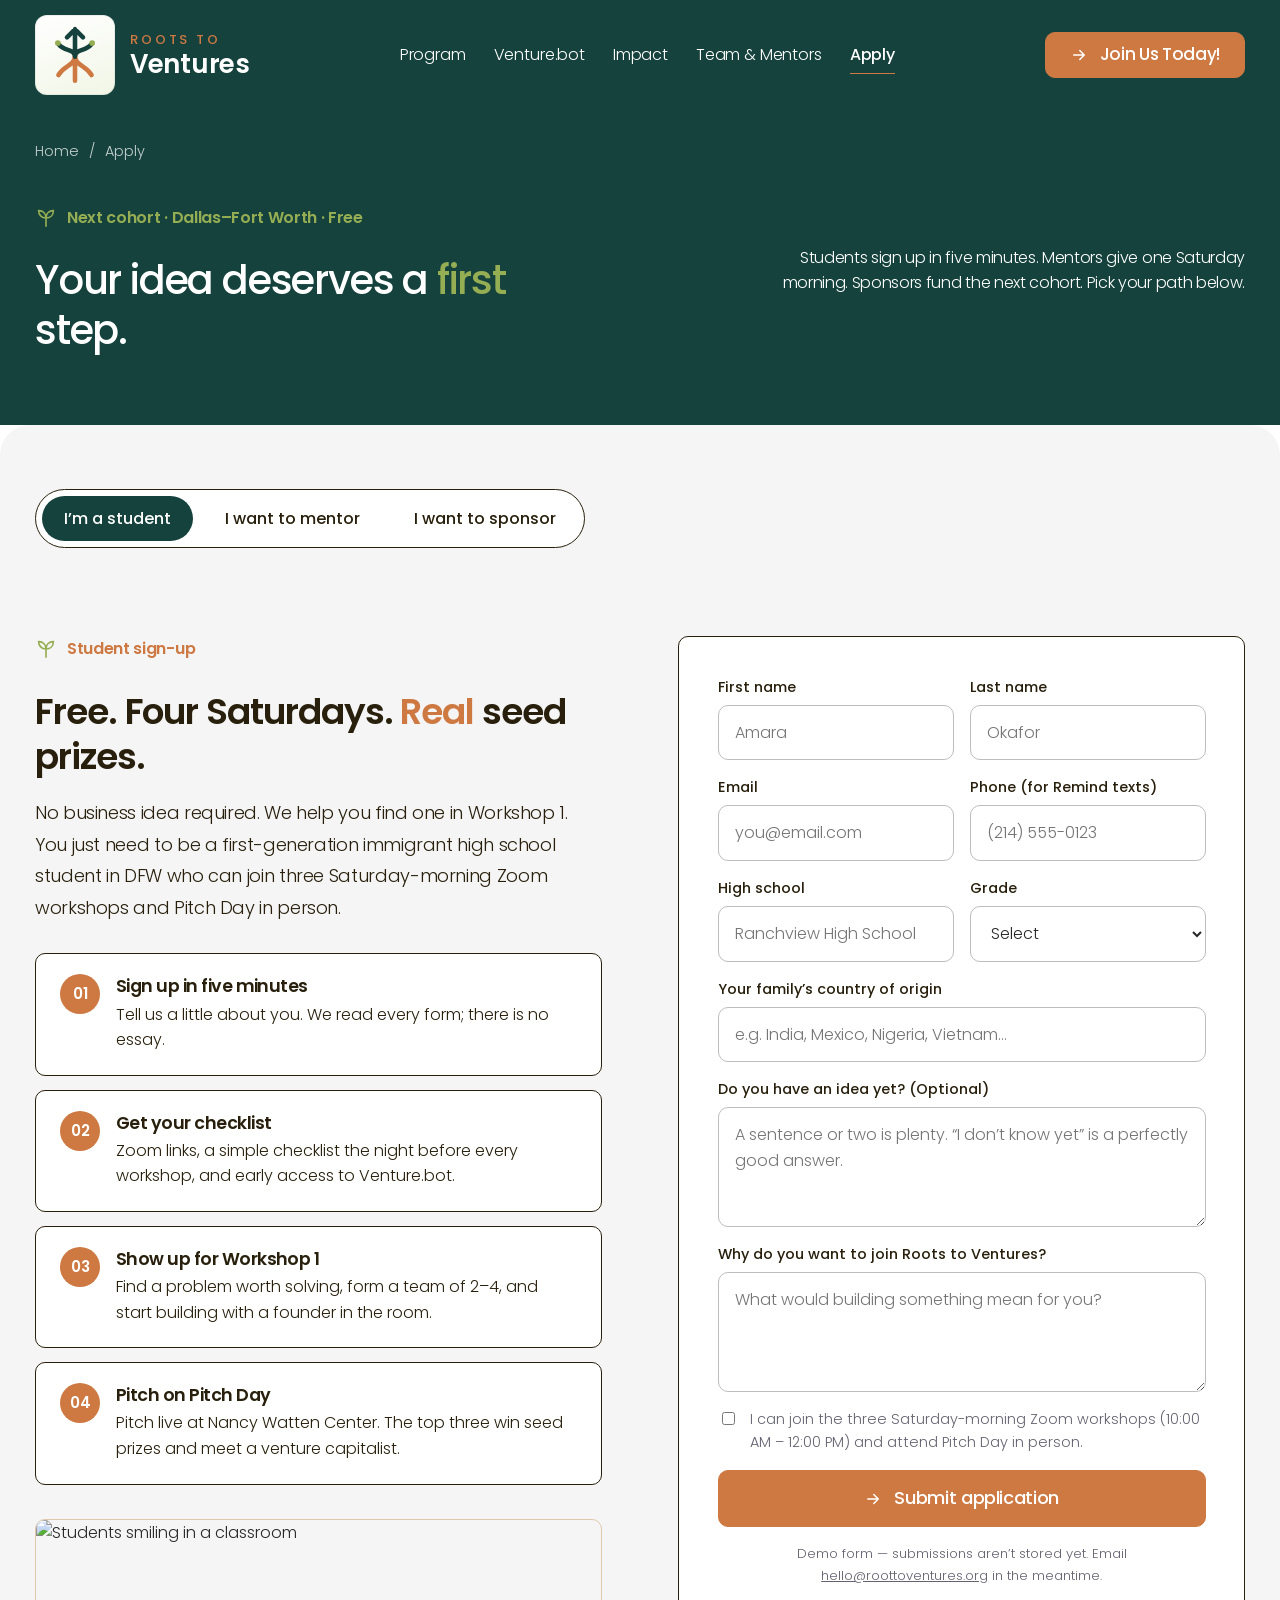
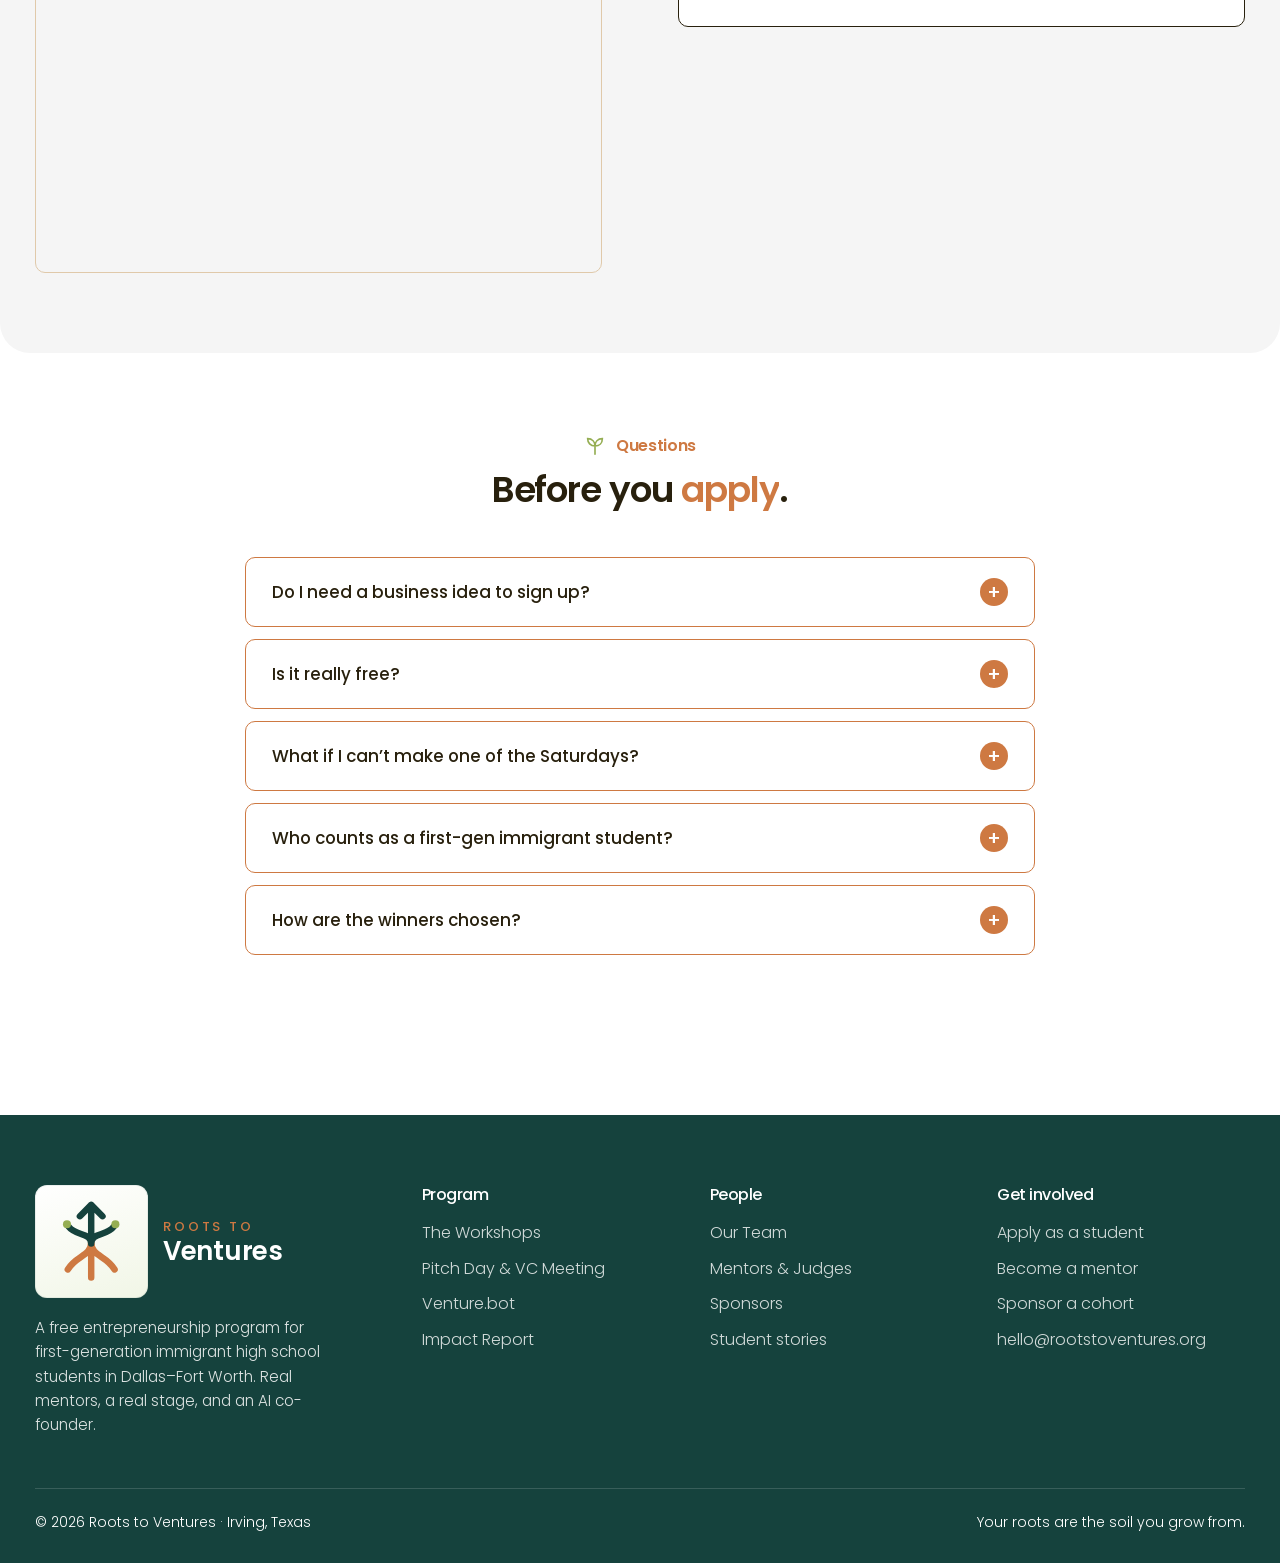
==== commit cc00b189: "Use the supplied roots-to-ventures icon as the logo, recolored to the site palette - Header/footer m" ====
--- a/apply.html
+++ b/apply.html
@@ -8,7 +8,7 @@
 <meta property="og:title" content="Roots to Ventures — Free entrepreneurship program for first-gen immigrant students">
 <meta property="og:description" content="Roots to Ventures is a free, four-week entrepreneurship program for first-generation immigrant high school students across Dallas–Fort Worth: three live workshops, real mentors, a live Pitch Day with seed prizes, and Venture.bot, an AI co-founder.">
 <meta property="og:type" content="website">
-<link rel="icon" href="data:image/svg+xml,%3Csvg xmlns="http://www.w3.org/2000/svg" viewBox="0 0 64 64" fill="none" stroke-linecap="round" stroke-linejoin="round"%3E%3Crect width="64" height="64" rx="14" fill="#f6f9ee"/%3E%3Cpath d="M31 38C21 38 15 32 14 24c9 0 16 5 17 14z" fill="#95ae53"/%3E%3Cpath d="M33 33c8-1 14-6 15-13-8 0-14 5-15 13z" fill="#498e72"/%3E%3Cpath d="M32 42V14M23.5 22.5L32 14l8.5 8.5" stroke="#15423d" stroke-width="5"/%3E%3Cpath d="M16 42h32" stroke="#15423d" stroke-width="3.5"/%3E%3Cpath d="M32 42v12M32 46c-4 1-8 3-11 7M32 46c4 1 8 3 11 7" stroke="#ce7942" stroke-width="3.5"/%3E%3C/svg%3E">
+<link rel="icon" href="data:image/svg+xml,%3Csvg xmlns=%22http://www.w3.org/2000/svg%22 viewBox=%220 0 168 168%22%3E%3Crect width=%22168%22 height=%22168%22 rx=%2238%22 fill=%22%2315423d%22/%3E%3Cg transform=%22translate(22 22) scale(1.0333)%22 fill=%22none%22 stroke-width=%228%22 stroke-linecap=%22round%22 stroke-linejoin=%22round%22%3E%3Cpath d=%22M60 60V104M60 60c0 18-18 16-29 34M60 60c0 18 18 16 29 34%22 stroke=%22%23ce7942%22/%3E%3Cpath d=%22M60 62V14M46 28l14-14 14 14M60 62c0-14-19-9-28-21M60 62c0-14 19-9 28-21%22 stroke=%22%23f3f6ef%22/%3E%3Ccircle cx=%2230%22 cy=%2238%22 r=%225%22 fill=%22%2395ae53%22 stroke=%22none%22/%3E%3Ccircle cx=%2290%22 cy=%2238%22 r=%225%22 fill=%22%2395ae53%22 stroke=%22none%22/%3E%3C/g%3E%3C/svg%3E">
 <link rel="preconnect" href="https://fonts.googleapis.com">
 <link rel="preconnect" href="https://fonts.gstatic.com" crossorigin>
 <link href="https://fonts.googleapis.com/css2?family=Poppins:ital,wght@0,300;0,400;0,500;0,600;0,700;1,400;1,500&display=swap" rel="stylesheet">
@@ -21,7 +21,7 @@
 <header class="nav">
   <div class="container nav-inner">
     <a class="brand" href="index.html" aria-label="Roots to Ventures home">
-      <span class="brand-mark"><svg viewBox="0 0 64 64" fill="none" stroke-linecap="round" stroke-linejoin="round" aria-hidden="true"><path d="M31 38C21 38 15 32 14 24c9 0 16 5 17 14z" fill="#95ae53"/><path d="M33 33c8-1 14-6 15-13-8 0-14 5-15 13z" fill="#498e72"/><path d="M32 42V14M23.5 22.5L32 14l8.5 8.5" stroke="#15423d" stroke-width="5"/><path d="M16 42h32" stroke="#15423d" stroke-width="3.5"/><path d="M32 42v12M32 46c-4 1-8 3-11 7M32 46c4 1 8 3 11 7" stroke="#ce7942" stroke-width="3.5"/></svg></span>
+      <span class="brand-mark"><svg viewBox="4 3 112 112" fill="none" stroke-width="8" stroke-linecap="round" stroke-linejoin="round" aria-hidden="true"><path d="M60 60V104M60 60c0 18-18 16-29 34M60 60c0 18 18 16 29 34" stroke="#ce7942"/><path d="M60 62V14M46 28l14-14 14 14M60 62c0-14-19-9-28-21M60 62c0-14 19-9 28-21" stroke="#15423d"/><circle cx="30" cy="38" r="5" fill="#95ae53" stroke="none"/><circle cx="90" cy="38" r="5" fill="#95ae53" stroke="none"/></svg></span>
       <span class="brand-text"><small>Roots to</small>Ventures</span>
     </a>
     <nav class="nav-links" aria-label="Primary">
@@ -211,7 +211,7 @@
     <p class="big">Roots to Ventures</p>
     <div class="footer-grid">
       <div>
-        <a class="brand" href="index.html"><span class="brand-mark"><svg viewBox="0 0 64 64" fill="none" stroke-linecap="round" stroke-linejoin="round" aria-hidden="true"><path d="M31 38C21 38 15 32 14 24c9 0 16 5 17 14z" fill="#95ae53"/><path d="M33 33c8-1 14-6 15-13-8 0-14 5-15 13z" fill="#498e72"/><path d="M32 42V14M23.5 22.5L32 14l8.5 8.5" stroke="#15423d" stroke-width="5"/><path d="M16 42h32" stroke="#15423d" stroke-width="3.5"/><path d="M32 42v12M32 46c-4 1-8 3-11 7M32 46c4 1 8 3 11 7" stroke="#ce7942" stroke-width="3.5"/></svg></span><span class="brand-text"><small>Roots to</small>Ventures</span></a>
+        <a class="brand" href="index.html"><span class="brand-mark"><svg viewBox="4 3 112 112" fill="none" stroke-width="8" stroke-linecap="round" stroke-linejoin="round" aria-hidden="true"><path d="M60 60V104M60 60c0 18-18 16-29 34M60 60c0 18 18 16 29 34" stroke="#ce7942"/><path d="M60 62V14M46 28l14-14 14 14M60 62c0-14-19-9-28-21M60 62c0-14 19-9 28-21" stroke="#15423d"/><circle cx="30" cy="38" r="5" fill="#95ae53" stroke="none"/><circle cx="90" cy="38" r="5" fill="#95ae53" stroke="none"/></svg></span><span class="brand-text"><small>Roots to</small>Ventures</span></a>
         <p style="color:var(--muted);margin-top:18px;max-width:34ch;font-size:0.95rem">A free entrepreneurship program for first-generation immigrant high school students in Dallas–Fort Worth. Real mentors, a real stage, and an AI co-founder.</p>
       </div>
       <div>
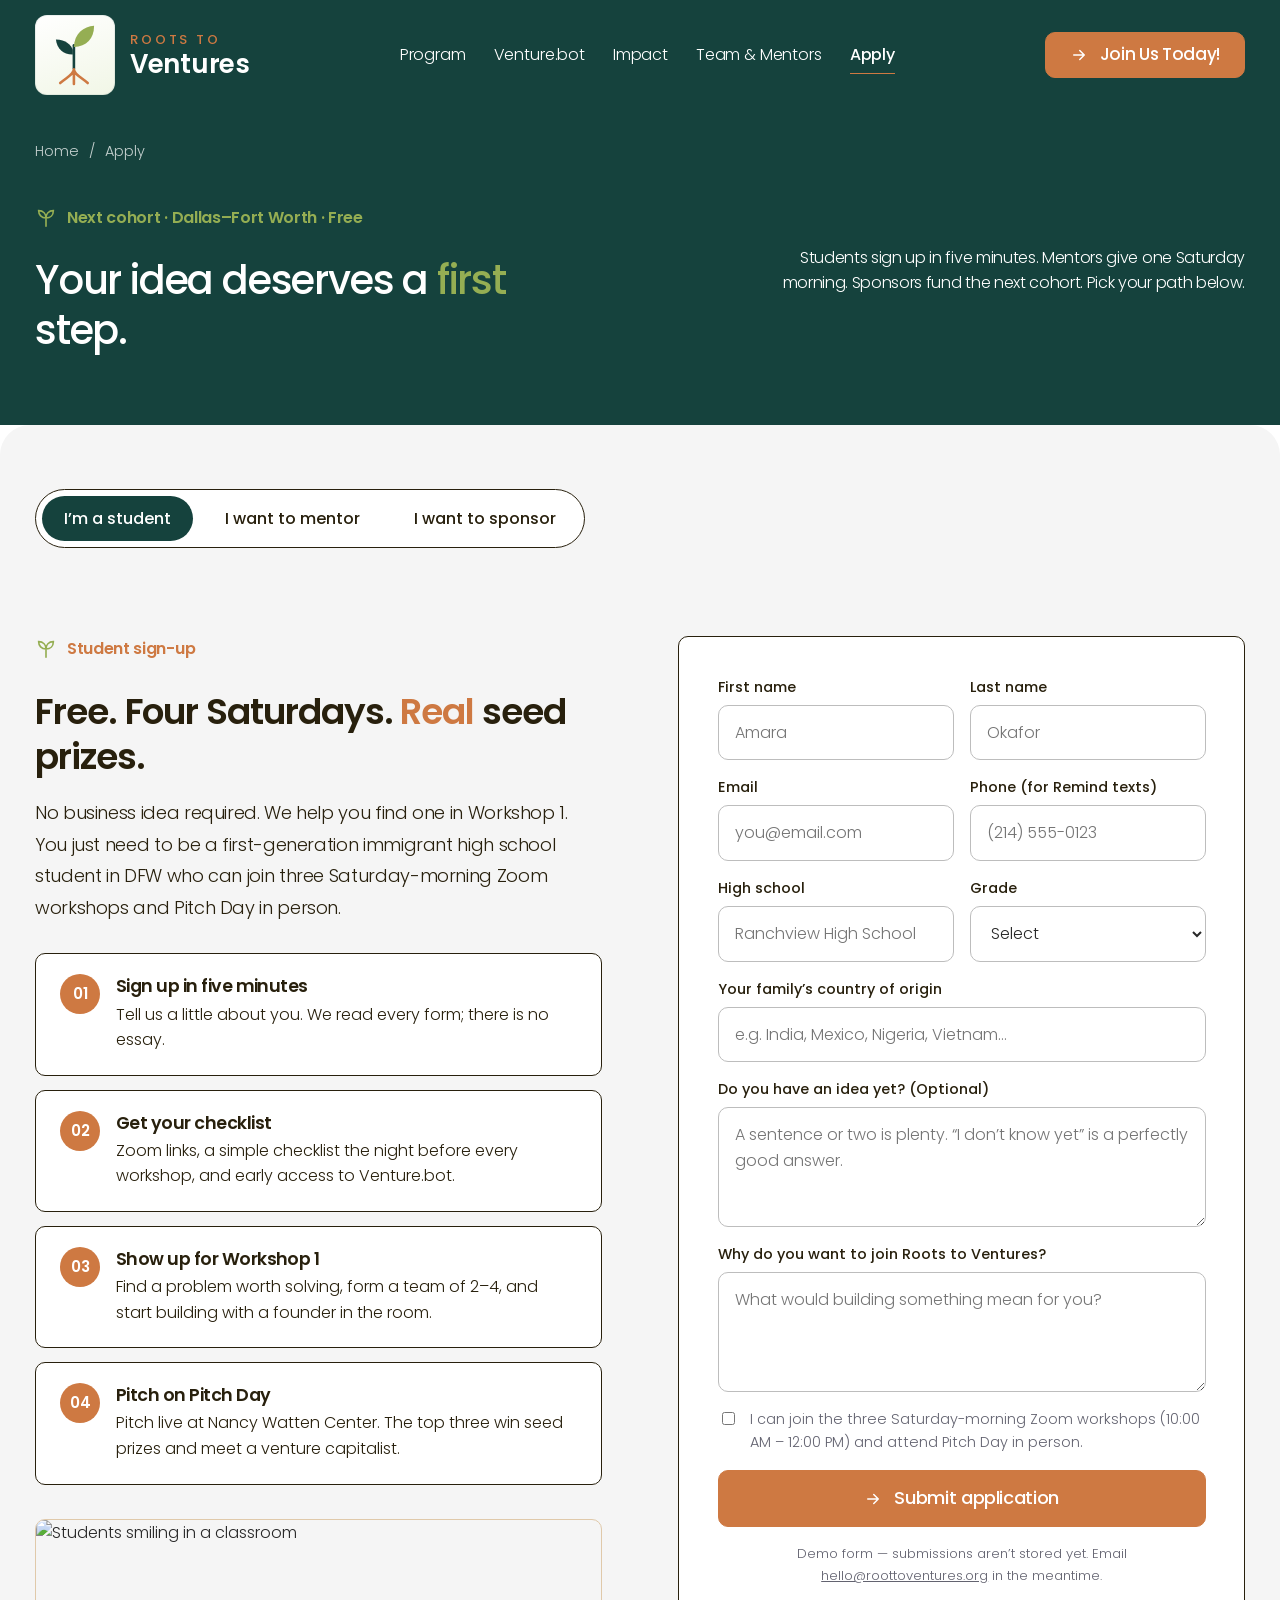
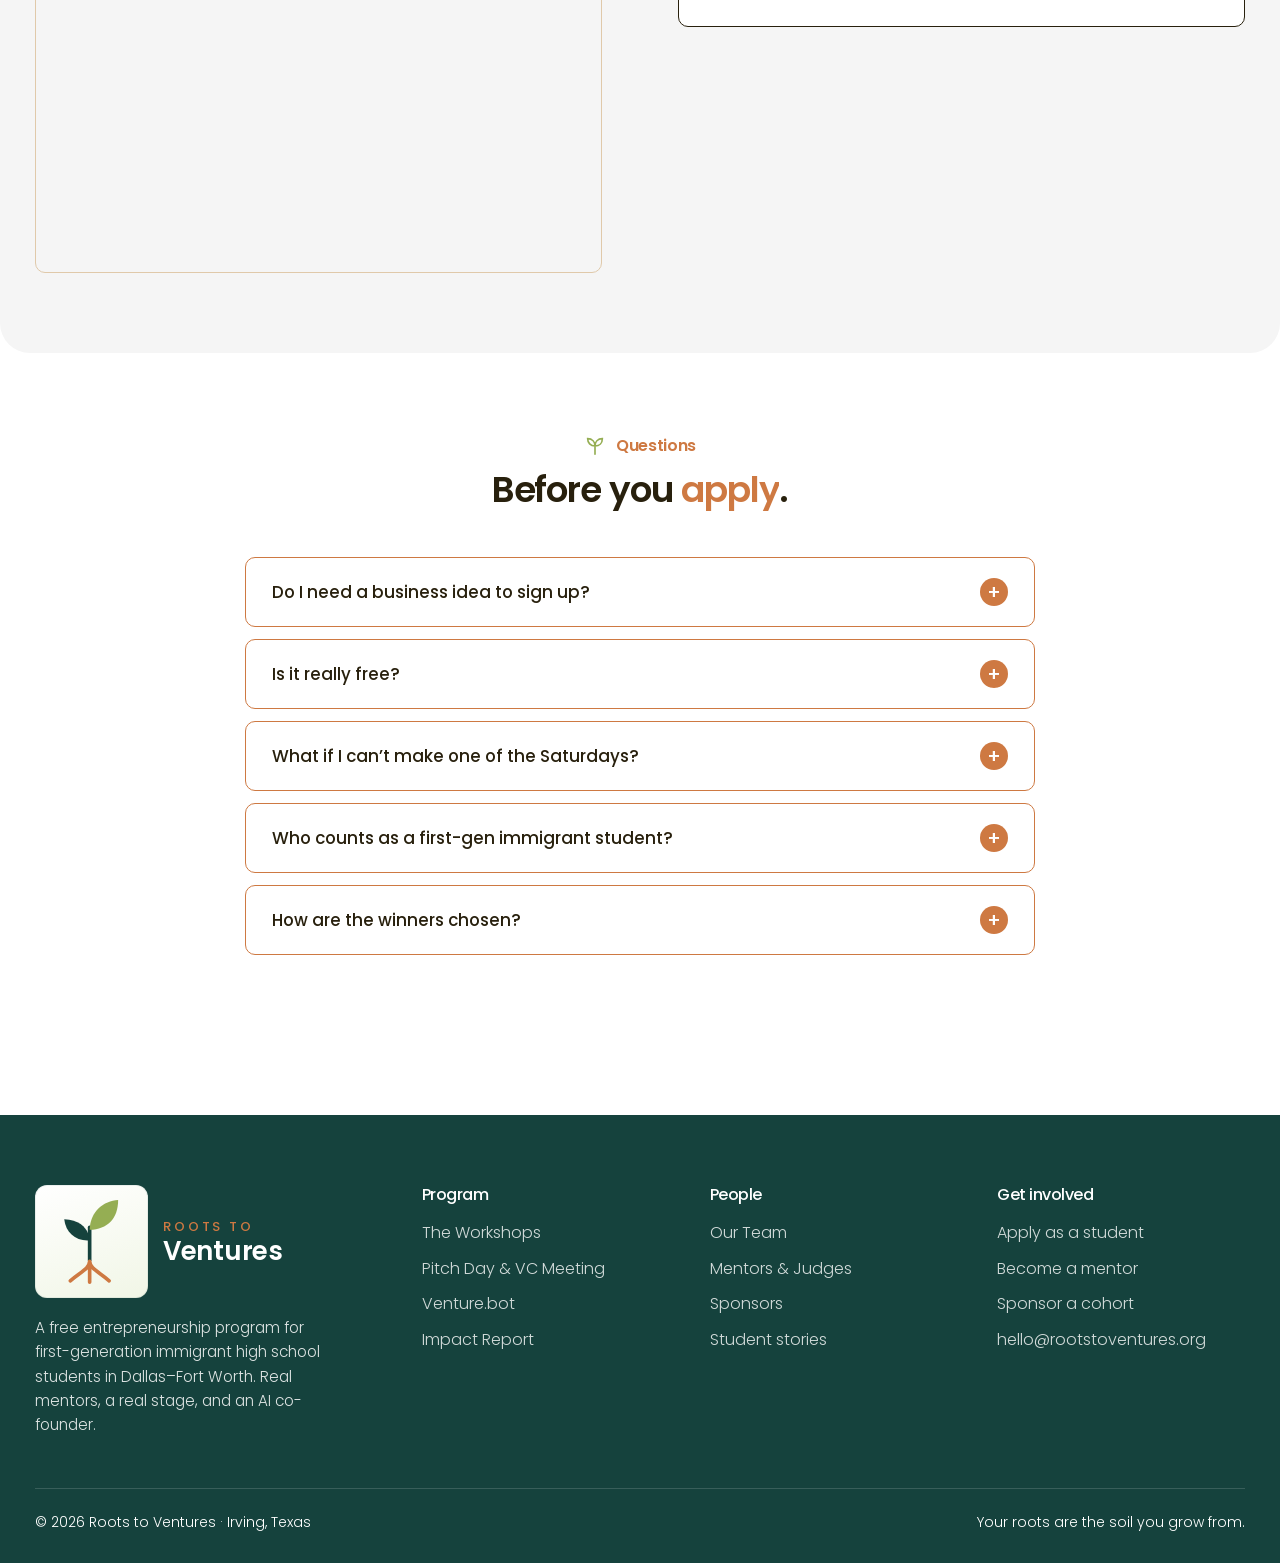
==== commit a5acb22f: "Logo: use the team's sprout icon, recolored to the site palette Co-Authored-By: Surya Raineedi <sury" ====
--- a/apply.html
+++ b/apply.html
@@ -8,7 +8,7 @@
 <meta property="og:title" content="Roots to Ventures — Free entrepreneurship program for first-gen immigrant students">
 <meta property="og:description" content="Roots to Ventures is a free, four-week entrepreneurship program for first-generation immigrant high school students across Dallas–Fort Worth: three live workshops, real mentors, a live Pitch Day with seed prizes, and Venture.bot, an AI co-founder.">
 <meta property="og:type" content="website">
-<link rel="icon" href="data:image/svg+xml,%3Csvg xmlns=%22http://www.w3.org/2000/svg%22 viewBox=%220 0 168 168%22%3E%3Crect width=%22168%22 height=%22168%22 rx=%2238%22 fill=%22%2315423d%22/%3E%3Cg transform=%22translate(22 22) scale(1.0333)%22 fill=%22none%22 stroke-width=%228%22 stroke-linecap=%22round%22 stroke-linejoin=%22round%22%3E%3Cpath d=%22M60 60V104M60 60c0 18-18 16-29 34M60 60c0 18 18 16 29 34%22 stroke=%22%23ce7942%22/%3E%3Cpath d=%22M60 62V14M46 28l14-14 14 14M60 62c0-14-19-9-28-21M60 62c0-14 19-9 28-21%22 stroke=%22%23f3f6ef%22/%3E%3Ccircle cx=%2230%22 cy=%2238%22 r=%225%22 fill=%22%2395ae53%22 stroke=%22none%22/%3E%3Ccircle cx=%2290%22 cy=%2238%22 r=%225%22 fill=%22%2395ae53%22 stroke=%22none%22/%3E%3C/g%3E%3C/svg%3E">
+<link rel="icon" href="data:image/svg+xml,%3Csvg xmlns=%22http://www.w3.org/2000/svg%22 viewBox=%220 0 1024 1024%22%3E%3Crect width=%221024%22 height=%221024%22 rx=%22230%22 fill=%22%2315423d%22/%3E%3Cg transform=%22translate(-32 -34)%22 fill=%22none%22 stroke-width=%2226%22 stroke-linecap=%22round%22 stroke-linejoin=%22round%22%3E%3Cpath d=%22M533 448V682%22 stroke=%22%23ffffff%22/%3E%3Cpath d=%22M533 690C530 742 470 764 395 828M533 690V838M533 690C536 742 598 764 672 828%22 stroke=%22%23ce7942%22/%3E%3Cpath d=%22M352 390C452 391 506 446 522 492V541C428 543 362 482 352 390Z%22 fill=%22%23ffffff%22 stroke=%22none%22/%3E%3Cpath d=%22M533 465C537 332 632 258 736 252C736 384 660 461 533 465Z%22 fill=%22%2395ae53%22 stroke=%22none%22/%3E%3C/g%3E%3C/svg%3E">
 <link rel="preconnect" href="https://fonts.googleapis.com">
 <link rel="preconnect" href="https://fonts.gstatic.com" crossorigin>
 <link href="https://fonts.googleapis.com/css2?family=Poppins:ital,wght@0,300;0,400;0,500;0,600;0,700;1,400;1,500&display=swap" rel="stylesheet">
@@ -21,7 +21,7 @@
 <header class="nav">
   <div class="container nav-inner">
     <a class="brand" href="index.html" aria-label="Roots to Ventures home">
-      <span class="brand-mark"><svg viewBox="4 3 112 112" fill="none" stroke-width="8" stroke-linecap="round" stroke-linejoin="round" aria-hidden="true"><path d="M60 60V104M60 60c0 18-18 16-29 34M60 60c0 18 18 16 29 34" stroke="#ce7942"/><path d="M60 62V14M46 28l14-14 14 14M60 62c0-14-19-9-28-21M60 62c0-14 19-9 28-21" stroke="#15423d"/><circle cx="30" cy="38" r="5" fill="#95ae53" stroke="none"/><circle cx="90" cy="38" r="5" fill="#95ae53" stroke="none"/></svg></span>
+      <span class="brand-mark"><svg viewBox="222 224 644 644" fill="none" stroke-width="26" stroke-linecap="round" stroke-linejoin="round" aria-hidden="true"><path d="M533 448V682" stroke="#15423d"/><path d="M533 690C530 742 470 764 395 828M533 690V838M533 690C536 742 598 764 672 828" stroke="#ce7942"/><path d="M352 390C452 391 506 446 522 492V541C428 543 362 482 352 390Z" fill="#15423d" stroke="none"/><path d="M533 465C537 332 632 258 736 252C736 384 660 461 533 465Z" fill="#95ae53" stroke="none"/></svg></span>
       <span class="brand-text"><small>Roots to</small>Ventures</span>
     </a>
     <nav class="nav-links" aria-label="Primary">
@@ -211,7 +211,7 @@
     <p class="big">Roots to Ventures</p>
     <div class="footer-grid">
       <div>
-        <a class="brand" href="index.html"><span class="brand-mark"><svg viewBox="4 3 112 112" fill="none" stroke-width="8" stroke-linecap="round" stroke-linejoin="round" aria-hidden="true"><path d="M60 60V104M60 60c0 18-18 16-29 34M60 60c0 18 18 16 29 34" stroke="#ce7942"/><path d="M60 62V14M46 28l14-14 14 14M60 62c0-14-19-9-28-21M60 62c0-14 19-9 28-21" stroke="#15423d"/><circle cx="30" cy="38" r="5" fill="#95ae53" stroke="none"/><circle cx="90" cy="38" r="5" fill="#95ae53" stroke="none"/></svg></span><span class="brand-text"><small>Roots to</small>Ventures</span></a>
+        <a class="brand" href="index.html"><span class="brand-mark"><svg viewBox="222 224 644 644" fill="none" stroke-width="26" stroke-linecap="round" stroke-linejoin="round" aria-hidden="true"><path d="M533 448V682" stroke="#15423d"/><path d="M533 690C530 742 470 764 395 828M533 690V838M533 690C536 742 598 764 672 828" stroke="#ce7942"/><path d="M352 390C452 391 506 446 522 492V541C428 543 362 482 352 390Z" fill="#15423d" stroke="none"/><path d="M533 465C537 332 632 258 736 252C736 384 660 461 533 465Z" fill="#95ae53" stroke="none"/></svg></span><span class="brand-text"><small>Roots to</small>Ventures</span></a>
         <p style="color:var(--muted);margin-top:18px;max-width:34ch;font-size:0.95rem">A free entrepreneurship program for first-generation immigrant high school students in Dallas–Fort Worth. Real mentors, a real stage, and an AI co-founder.</p>
       </div>
       <div>
